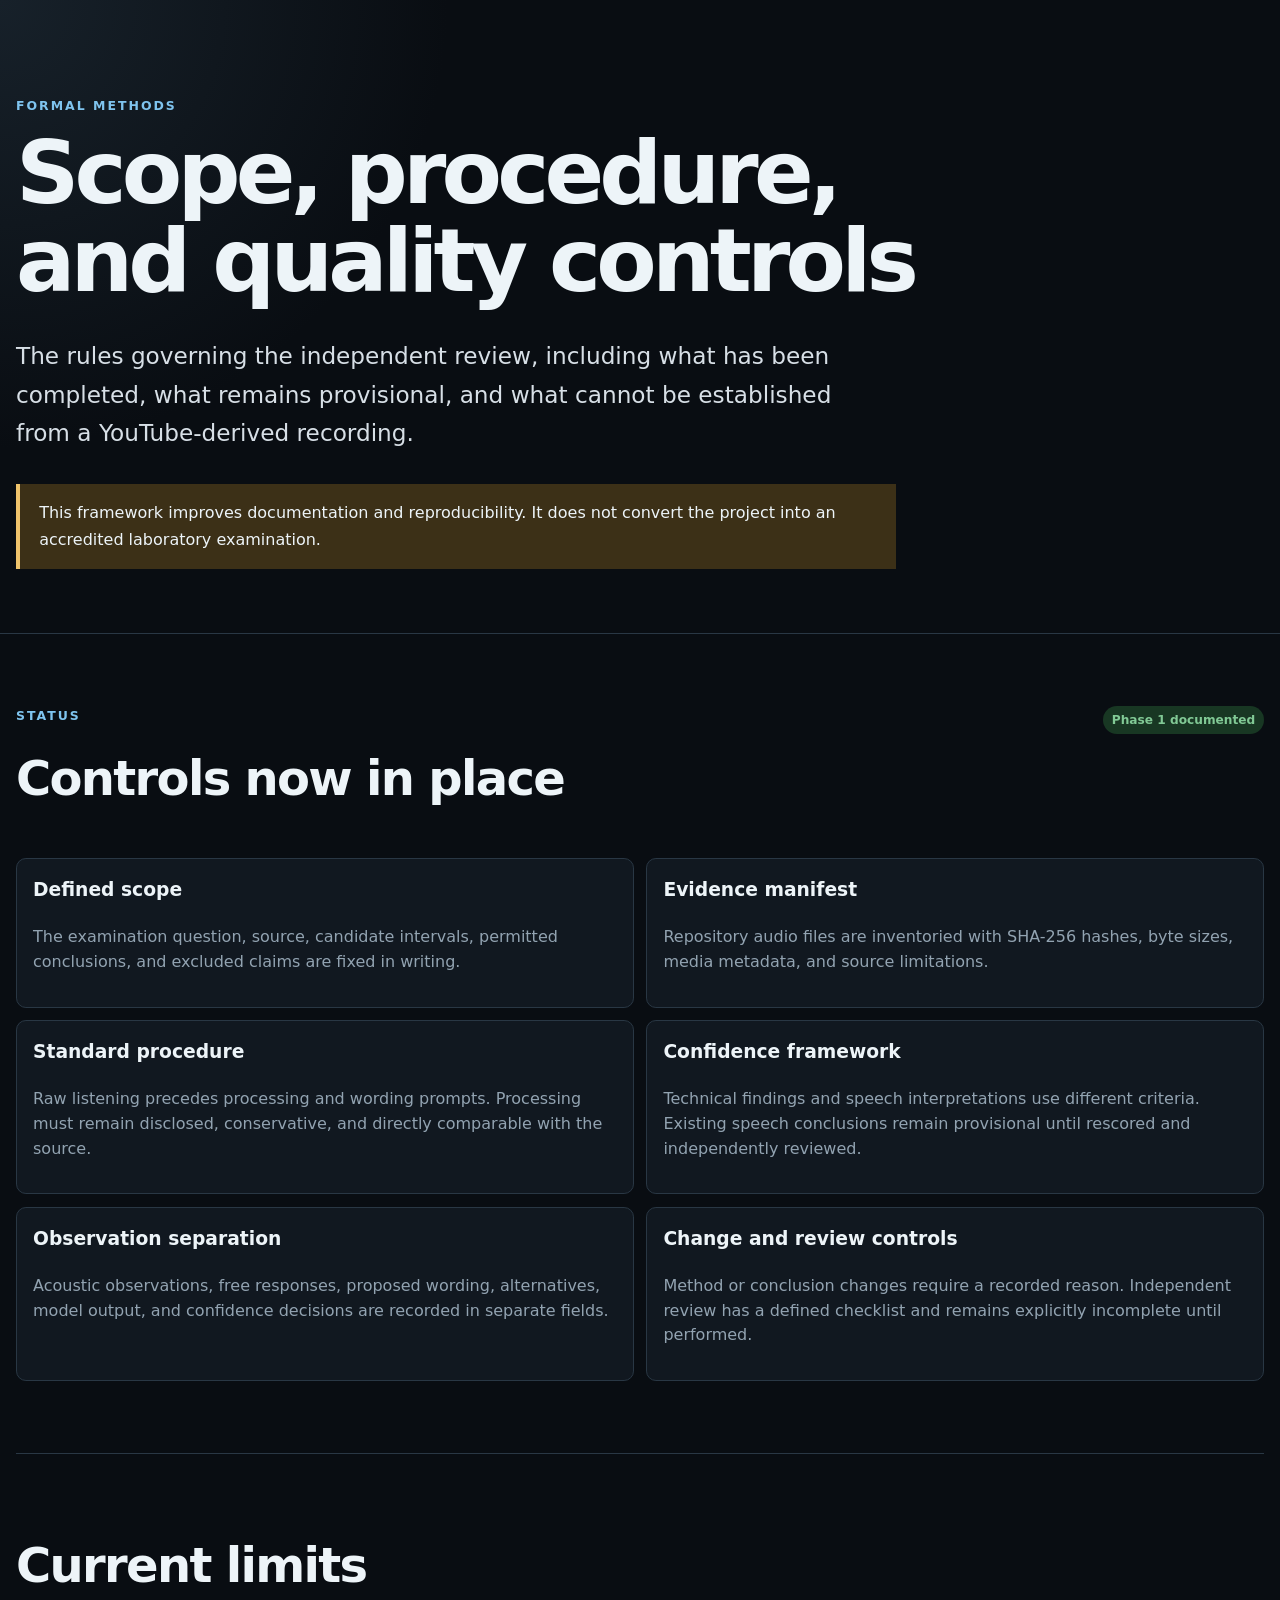
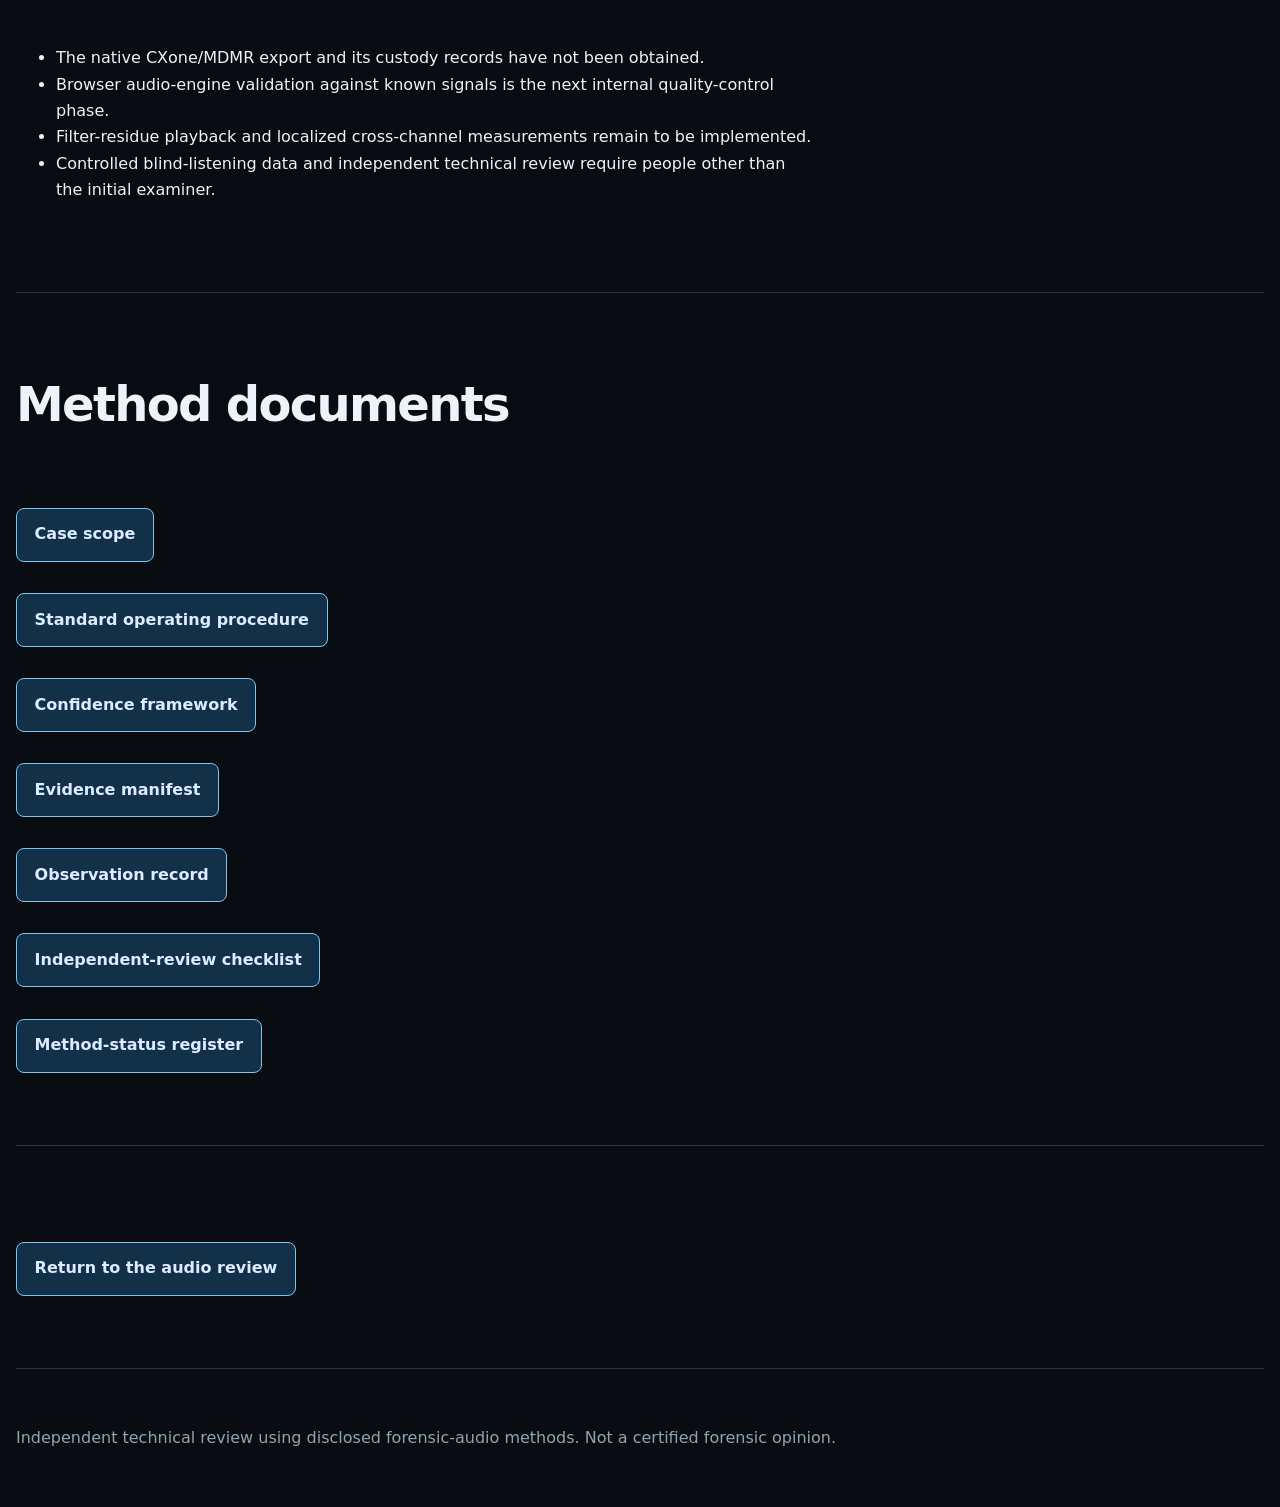
==== methods.html @ e62230ee "Add formal audio-review methods and quality controls" ====
<!doctype html>
<html lang="en">
<head>
    <meta charset="utf-8">
    <meta name="viewport" content="width=device-width, initial-scale=1">
    <meta
        name="description"
        content="Formal scope, procedures, confidence rules, quality controls, and limitations for the Nolan Wells Sea Tow call audio review."
    >
    <title>Formal Methods and Quality Controls</title>
    <link rel="stylesheet" href="./styles.css">
    <style>
        .methods-grid {
            display: grid;
            grid-template-columns: repeat(2, minmax(0, 1fr));
            gap: 0.8rem;
        }

        .methods-card {
            padding: 1rem;
            border: 1px solid var(--border);
            border-radius: 0.62rem;
            background: var(--surface);
        }

        .methods-card h3 {
            margin-top: 0;
        }

        .methods-card p,
        .methods-card li {
            color: var(--muted);
            line-height: 1.55;
        }

        .methods-links {
            display: grid;
            gap: 0.45rem;
        }

        .methods-links a {
            width: fit-content;
        }

        @media (max-width: 760px) {
            .methods-grid {
                grid-template-columns: 1fr;
            }
        }
    </style>
</head>
<body>
<header class="hero">
    <div class="container">
        <p class="eyebrow">Formal methods</p>
        <h1>Scope, procedure, and quality controls</h1>
        <p class="lead">
            The rules governing the independent review, including what has
            been completed, what remains provisional, and what cannot be
            established from a YouTube-derived recording.
        </p>
        <div class="notice">
            This framework improves documentation and reproducibility. It does
            not convert the project into an accredited laboratory examination.
        </div>
    </div>
</header>

<main>
<section class="container section">
    <div class="section-heading">
        <div>
            <p class="eyebrow">Status</p>
            <h2>Controls now in place</h2>
        </div>
        <span class="status high">Phase 1 documented</span>
    </div>

    <div class="methods-grid">
        <article class="methods-card">
            <h3>Defined scope</h3>
            <p>
                The examination question, source, candidate intervals,
                permitted conclusions, and excluded claims are fixed in
                writing.
            </p>
        </article>

        <article class="methods-card">
            <h3>Evidence manifest</h3>
            <p>
                Repository audio files are inventoried with SHA-256 hashes,
                byte sizes, media metadata, and source limitations.
            </p>
        </article>

        <article class="methods-card">
            <h3>Standard procedure</h3>
            <p>
                Raw listening precedes processing and wording prompts.
                Processing must remain disclosed, conservative, and directly
                comparable with the source.
            </p>
        </article>

        <article class="methods-card">
            <h3>Confidence framework</h3>
            <p>
                Technical findings and speech interpretations use different
                criteria. Existing speech conclusions remain provisional until
                rescored and independently reviewed.
            </p>
        </article>

        <article class="methods-card">
            <h3>Observation separation</h3>
            <p>
                Acoustic observations, free responses, proposed wording,
                alternatives, model output, and confidence decisions are
                recorded in separate fields.
            </p>
        </article>

        <article class="methods-card">
            <h3>Change and review controls</h3>
            <p>
                Method or conclusion changes require a recorded reason.
                Independent review has a defined checklist and remains
                explicitly incomplete until performed.
            </p>
        </article>
    </div>
</section>

<section class="container section">
    <h2>Current limits</h2>

    <ul class="limitations">
        <li>
            The native CXone/MDMR export and its custody records have not been
            obtained.
        </li>
        <li>
            Browser audio-engine validation against known signals is the next
            internal quality-control phase.
        </li>
        <li>
            Filter-residue playback and localized cross-channel measurements
            remain to be implemented.
        </li>
        <li>
            Controlled blind-listening data and independent technical review
            require people other than the initial examiner.
        </li>
    </ul>
</section>

<section class="container section repository">
    <h2>Method documents</h2>

    <div class="methods-links">
        <a class="primary-link" href="./forensic-methods/CASE-SCOPE.md">
            Case scope
        </a>
        <a class="primary-link" href="./forensic-methods/SOP.md">
            Standard operating procedure
        </a>
        <a class="primary-link" href="./forensic-methods/CONFIDENCE-FRAMEWORK.md">
            Confidence framework
        </a>
        <a class="primary-link" href="./forensic-methods/EVIDENCE-MANIFEST.json">
            Evidence manifest
        </a>
        <a class="primary-link" href="./forensic-methods/OBSERVATION-RECORD.csv">
            Observation record
        </a>
        <a class="primary-link" href="./forensic-methods/INDEPENDENT-REVIEW-CHECKLIST.md">
            Independent-review checklist
        </a>
        <a class="primary-link" href="./forensic-methods/METHOD-STATUS.json">
            Method-status register
        </a>
    </div>
</section>

<section class="container section">
    <a class="primary-link" href="./">
        Return to the audio review
    </a>
</section>
</main>

<footer>
    <div class="container">
        <p>
            Independent technical review using disclosed forensic-audio
            methods. Not a certified forensic opinion.
        </p>
    </div>
</footer>
</body>
</html>
---- styles.css ----
:root {
    color-scheme: dark;
    --background: #101316;
    --surface: #181d22;
    --surface-2: #20262d;
    --surface-3: #252d35;
    --border: #303943;
    --text: #edf1f5;
    --muted: #aab4be;
    --blue: #72a7d8;
    --blue-dark: #183149;
    --amber: #e7bd62;
    --amber-dark: #423517;
    --red: #df7b7b;
    --red-dark: #452323;
    --green: #81c995;
    --green-dark: #183723;
    --max-width: 1120px;
}

* {
    box-sizing: border-box;
}

html {
    scroll-behavior: smooth;
}

body {
    margin: 0;
    background:
        radial-gradient(circle at top left, #17212a 0, transparent 28rem),
        var(--background);
    color: var(--text);
    font-family:
        Inter, ui-sans-serif, system-ui, -apple-system, BlinkMacSystemFont,
        "Segoe UI", sans-serif;
    line-height: 1.65;
}

button,
input,
select {
    font: inherit;
}

button,
audio,
input[type="range"] {
    accent-color: var(--blue);
}

button:disabled,
input:disabled,
select:disabled {
    cursor: not-allowed;
    opacity: 0.55;
}

audio {
    width: 100%;
}

a {
    color: #9bc5eb;
}

.container {
    width: min(calc(100% - 2rem), var(--max-width));
    margin-inline: auto;
}

.hero {
    padding: 6rem 0 4rem;
    border-bottom: 1px solid var(--border);
}

.hero h1 {
    max-width: 900px;
    margin: 0;
    font-size: clamp(2.5rem, 7vw, 5.5rem);
    line-height: 1;
    letter-spacing: -0.055em;
}

.lead {
    max-width: 820px;
    margin: 2rem 0;
    color: #d7dfe6;
    font-size: clamp(1.1rem, 2.4vw, 1.45rem);
}

.eyebrow {
    margin: 0 0 0.8rem;
    color: var(--blue);
    font-size: 0.78rem;
    font-weight: 800;
    letter-spacing: 0.16em;
    text-transform: uppercase;
}

.section {
    padding: 4.5rem 0;
    border-bottom: 1px solid var(--border);
}

.section h2 {
    margin-top: 0;
    font-size: clamp(1.8rem, 4vw, 3rem);
    letter-spacing: -0.035em;
}

.section-heading {
    display: flex;
    align-items: start;
    justify-content: space-between;
    gap: 1.5rem;
}

.cards,
.audio-grid,
.two-column {
    display: grid;
    grid-template-columns: repeat(3, minmax(0, 1fr));
    gap: 1rem;
}

.two-column {
    grid-template-columns: repeat(2, minmax(0, 1fr));
}

.card,
.audio-card,
.finding-block,
.selection-panel,
.zoom-panel,
.fallback-player {
    padding: 1.5rem;
    border: 1px solid var(--border);
    border-radius: 0.8rem;
    background: var(--surface);
}

.card h3,
.audio-card h3 {
    margin: 1rem 0 0.5rem;
}

.audio-card p {
    color: var(--muted);
    font-size: 0.9rem;
}

.diagnostic {
    border-color: #6f5c30;
}

.status {
    display: inline-block;
    padding: 0.25rem 0.55rem;
    border-radius: 999px;
    font-size: 0.76rem;
    font-weight: 800;
    white-space: nowrap;
}

.status.high {
    color: var(--green);
    background: var(--green-dark);
}

.status.moderate {
    color: var(--amber);
    background: var(--amber-dark);
}

.status.uncertain {
    color: #f1d7a2;
    background: #3a311f;
}

.status.unsupported {
    color: var(--red);
    background: var(--red-dark);
}

.notice {
    max-width: 880px;
    padding: 1rem 1.2rem;
    border-left: 4px solid var(--amber);
    background: var(--amber-dark);
}

.lab-intro {
    max-width: 900px;
}

.channel-legend {
    display: flex;
    flex-wrap: wrap;
    gap: 1.25rem;
    margin: 1.5rem 0 0.8rem;
    color: var(--muted);
    font-size: 0.92rem;
}

.channel-legend span {
    display: inline-flex;
    align-items: center;
    gap: 0.5rem;
}

.channel-legend i {
    display: inline-block;
    width: 1rem;
    height: 1rem;
    border-radius: 0.2rem;
}

.channel-one {
    background: #78a9d1;
}

.channel-two {
    background: #d8aa5d;
}

.wave-shell {
    position: relative;
    min-height: 285px;
    padding: 1rem;
    overflow: hidden;
    border: 1px solid var(--border);
    border-radius: 0.8rem;
    background: #0c0f12;
}

.wave-status {
    position: absolute;
    z-index: 5;
    inset: 0;
    display: grid;
    place-items: center;
    padding: 1rem;
    background: rgba(12, 15, 18, 0.86);
    color: var(--muted);
    text-align: center;
}

.wave-status.ready {
    display: none;
}

#waveform {
    min-height: 230px;
}

#waveform ::part(region) {
    border-left: 1px solid rgba(255, 219, 133, 0.9);
    border-right: 1px solid rgba(255, 219, 133, 0.9);
}

#waveform ::part(region-handle) {
    width: 5px !important;
    background: rgba(255, 219, 133, 0.95);
}

#timeline {
    min-height: 28px;
}

.transport,
.selection-controls,
.zoom-panel,
.bookmarks {
    display: flex;
    flex-wrap: wrap;
    align-items: end;
    gap: 0.75rem;
}

.transport {
    margin: 1rem 0;
}

.transport button,
.selection-controls button,
.zoom-panel button,
.bookmark,
.open-full-selection {
    min-height: 2.65rem;
    padding: 0.55rem 0.9rem;
    border: 1px solid var(--border);
    border-radius: 0.5rem;
    background: var(--surface-2);
    color: var(--text);
    cursor: pointer;
}

.transport button:hover:not(:disabled),
.selection-controls button:hover:not(:disabled),
.zoom-panel button:hover:not(:disabled),
.bookmark:hover:not(:disabled),
.open-full-selection:hover {
    border-color: var(--blue);
    background: var(--blue-dark);
}

.transport output {
    margin-left: auto;
    padding: 0.55rem 0;
    color: var(--muted);
    font-variant-numeric: tabular-nums;
}

.compact-field,
.selection-controls label {
    display: grid;
    gap: 0.3rem;
    color: var(--muted);
    font-size: 0.84rem;
}

.compact-field select,
.selection-controls input {
    min-height: 2.65rem;
    padding: 0.45rem 0.6rem;
    border: 1px solid var(--border);
    border-radius: 0.4rem;
    background: #10151a;
    color: var(--text);
}

.selection-panel {
    margin-top: 1rem;
}

.selection-heading {
    display: flex;
    align-items: start;
    justify-content: space-between;
    gap: 1rem;
    margin-bottom: 1rem;
}

.selection-heading h3,
.selection-heading p {
    margin-top: 0;
}

.selection-heading p {
    margin-bottom: 0;
    color: var(--muted);
}

.selection-heading output {
    color: var(--amber);
    font-variant-numeric: tabular-nums;
}

.loop-control {
    display: flex !important;
    grid-template-columns: auto 1fr;
    align-items: center;
    align-self: center;
    gap: 0.5rem !important;
    padding: 0.55rem 0.8rem;
    border: 1px solid var(--border);
    border-radius: 0.5rem;
    background: #10151a;
}

.zoom-panel {
    margin-top: 1rem;
}

.zoom-panel > label {
    display: grid;
    flex: 1 1 340px;
    gap: 0.35rem;
    color: var(--muted);
    font-size: 0.84rem;
}

.zoom-panel output {
    min-width: 90px;
    color: var(--muted);
    font-variant-numeric: tabular-nums;
}

.bookmarks {
    margin-top: 1rem;
}

.bookmarks > span {
    color: var(--muted);
    font-size: 0.9rem;
}

.fallback-player {
    margin-top: 1rem;
}

.fallback-player summary {
    cursor: pointer;
    font-weight: 700;
}

.fallback-player audio {
    margin-top: 1rem;
}

.technical-note {
    font-size: 0.86rem;
}

.source-chain {
    display: flex;
    flex-wrap: wrap;
    align-items: center;
    gap: 0.7rem;
}

.source-chain div {
    padding: 0.75rem 1rem;
    border: 1px solid var(--border);
    border-radius: 0.5rem;
    background: var(--surface);
}

.source-chain span {
    color: var(--blue);
    font-size: 1.4rem;
}

.muted {
    color: var(--muted);
}

.reveal-button,
.primary-link {
    display: inline-block;
    margin-top: 1.5rem;
    padding: 0.8rem 1.1rem;
    border: 1px solid var(--blue);
    border-radius: 0.5rem;
    background: var(--blue-dark);
    color: #dcecff;
    font: inherit;
    font-weight: 750;
    text-decoration: none;
    cursor: pointer;
}

.open-full-selection {
    margin: 0 0 1rem;
}

.reveal-button:hover,
.primary-link:hover {
    background: #214361;
}

.transcript {
    max-width: 760px;
    margin-top: 1rem;
    padding: 1.2rem;
    border: 1px solid var(--amber);
    border-radius: 0.6rem;
    background: var(--amber-dark);
    font-size: 1.1rem;
}

.large-finding {
    margin-top: 0;
    font-size: clamp(1.4rem, 3vw, 2rem);
    font-weight: 750;
}

.table-wrap {
    overflow-x: auto;
}

table {
    width: 100%;
    border-collapse: collapse;
    background: var(--surface);
}

th,
td {
    padding: 1rem;
    border-bottom: 1px solid var(--border);
    text-align: left;
}

th {
    color: var(--muted);
    font-size: 0.8rem;
    letter-spacing: 0.08em;
    text-transform: uppercase;
}

.method-list,
.limitations {
    max-width: 800px;
}

footer {
    padding: 2.5rem 0;
    color: var(--muted);
}

@media (max-width: 800px) {
    .cards,
    .audio-grid,
    .two-column {
        grid-template-columns: 1fr;
    }

    .section-heading,
    .selection-heading {
        display: block;
    }

    .section-heading .status,
    .selection-heading output {
        margin-bottom: 1rem;
    }

    .transport output {
        width: 100%;
        margin-left: 0;
    }

    .hero {
        padding-top: 4rem;
    }

    .wave-shell {
        padding-inline: 0.5rem;
    }
}

/* Forensic listening laboratory */

.forensic-panel {
    margin: 1rem 0;
    padding: 1.25rem;
    border: 1px solid var(--border);
    border-radius: 0.8rem;
    background: linear-gradient(180deg, var(--surface), #14191e);
}

.forensic-panel h3 {
    margin: 0;
    font-size: 1.25rem;
}

.forensic-panel-heading {
    display: flex;
    align-items: start;
    justify-content: space-between;
    gap: 1rem;
    margin-bottom: 1rem;
}

.forensic-panel-heading .eyebrow {
    margin-bottom: 0.25rem;
}

.panel-description,
.compact-note {
    margin-top: 0;
}

.processing-state {
    display: inline-block;
    padding: 0.35rem 0.65rem;
    border: 1px solid var(--border);
    border-radius: 999px;
    background: #10151a;
    color: var(--muted);
    font-size: 0.78rem;
    font-variant-numeric: tabular-nums;
    white-space: nowrap;
}

.processing-state.active {
    border-color: var(--amber);
    color: var(--amber);
    background: var(--amber-dark);
}

.control-grid {
    display: grid;
    grid-template-columns: repeat(4, minmax(0, 1fr));
    gap: 1rem;
}

.channel-control-grid {
    grid-template-columns: repeat(2, minmax(0, 1fr));
}

.control-grid > label,
.filter-grid label,
.export-grid label,
.inline-control {
    display: grid;
    gap: 0.35rem;
    color: var(--muted);
    font-size: 0.84rem;
}

.control-grid select,
.export-grid select,
.inline-control select {
    min-height: 2.65rem;
    padding: 0.45rem 0.6rem;
    border: 1px solid var(--border);
    border-radius: 0.45rem;
    background: #10151a;
    color: var(--text);
}

.range-row {
    display: grid;
    grid-template-columns: minmax(120px, 1fr) 84px;
    align-items: center;
    gap: 0.7rem;
}

.range-row output {
    color: var(--text);
    font-size: 0.8rem;
    font-variant-numeric: tabular-nums;
    text-align: right;
}

.button-row,
.export-grid {
    display: flex;
    flex-wrap: wrap;
    align-items: end;
    gap: 0.75rem;
    margin-top: 1rem;
}

.button-row button,
.export-grid button {
    min-height: 2.65rem;
    padding: 0.55rem 0.9rem;
    border: 1px solid var(--border);
    border-radius: 0.5rem;
    background: var(--surface-2);
    color: var(--text);
    cursor: pointer;
}

.button-row button:hover:not(:disabled),
.export-grid button:hover:not(:disabled) {
    border-color: var(--blue);
    background: var(--blue-dark);
}

.warning-strip {
    margin-top: 1rem;
    padding: 0.8rem 1rem;
    border-left: 3px solid var(--amber);
    background: rgba(66, 53, 23, 0.55);
    color: #e9dfc8;
    font-size: 0.88rem;
}

.processing-panel > summary {
    display: flex;
    align-items: center;
    justify-content: space-between;
    gap: 1rem;
    cursor: pointer;
    list-style: none;
}

.processing-panel > summary::-webkit-details-marker {
    display: none;
}

.processing-panel > summary span {
    display: grid;
}

.processing-panel > summary small {
    color: var(--muted);
    font-weight: 400;
}

.processing-content {
    padding-top: 1.25rem;
}

.checkbox-control {
    display: flex !important;
    grid-template-columns: auto 1fr;
    align-items: center;
    gap: 0.55rem !important;
}

.filter-grid {
    display: grid;
    grid-template-columns: repeat(2, minmax(0, 1fr));
    gap: 1rem;
    margin-top: 1rem;
}

.filter-grid fieldset {
    display: grid;
    gap: 0.8rem;
    margin: 0;
    padding: 1rem;
    border: 1px solid var(--border);
    border-radius: 0.65rem;
    background: #10151a;
}

.filter-grid legend {
    padding: 0 0.4rem;
    color: var(--text);
}

#spectrum-canvas {
    display: block;
    width: 100%;
    height: 220px;
    border: 1px solid var(--border);
    border-radius: 0.55rem;
    background: #090c0f;
}

.selection-analysis-panel table th,
.selection-analysis-panel table td {
    font-variant-numeric: tabular-nums;
    white-space: nowrap;
}

.export-grid > label {
    min-width: 220px;
}

.hash-output {
    display: block;
    margin-top: 1rem;
    padding: 0.8rem;
    overflow-wrap: anywhere;
    border: 1px solid var(--border);
    border-radius: 0.5rem;
    background: #10151a;
    color: var(--muted);
    font-family: ui-monospace, SFMono-Regular, Consolas, monospace;
    font-size: 0.78rem;
}

@media (max-width: 900px) {
    .control-grid,
    .channel-control-grid,
    .filter-grid {
        grid-template-columns: 1fr;
    }

    .forensic-panel-heading {
        display: block;
    }

    .forensic-panel-heading .processing-state {
        margin-top: 0.75rem;
    }

    .processing-panel > summary {
        align-items: start;
    }
}


/* machine-hypotheses-v1 */
.hypothesis-warning { margin-bottom: 1.25rem; }
.hypothesis-principles {
    display: grid;
    grid-template-columns: repeat(3, minmax(0, 1fr));
    gap: 1rem;
    margin: 1.25rem 0;
}
.hypothesis-principles > div {
    display: grid;
    gap: 0.35rem;
    padding: 1rem;
    border: 1px solid var(--border);
    border-radius: 0.65rem;
    background: var(--surface);
}
.hypothesis-principles span { color: var(--muted); font-size: 0.88rem; }
.hypothesis-toolbar {
    display: grid;
    grid-template-columns: minmax(260px, 1fr) 260px auto auto auto;
    align-items: end;
    gap: 0.75rem;
    margin: 1.25rem 0;
}
.hypothesis-toolbar > label:not(.checkbox-control) {
    display: grid;
    gap: 0.35rem;
    color: var(--muted);
    font-size: 0.84rem;
}
.hypothesis-toolbar input[type="search"],
.hypothesis-toolbar select {
    min-height: 2.65rem;
    padding: 0.45rem 0.65rem;
    border: 1px solid var(--border);
    border-radius: 0.45rem;
    background: #10151a;
    color: var(--text);
}
.hypothesis-toolbar button {
    min-height: 2.65rem;
    padding: 0.55rem 0.9rem;
    border: 1px solid var(--border);
    border-radius: 0.5rem;
    background: var(--surface-2);
    color: var(--text);
    cursor: pointer;
}
.hypothesis-checkbox {
    min-height: 2.65rem;
    padding: 0.5rem 0.75rem;
    border: 1px solid var(--border);
    border-radius: 0.5rem;
    background: #10151a;
    color: var(--muted);
}
.hypothesis-load-status {
    padding: 1rem;
    border: 1px dashed var(--border);
    border-radius: 0.65rem;
    color: var(--muted);
    background: #10151a;
}
.hypothesis-run-summary {
    display: grid;
    grid-template-columns: repeat(4, minmax(0, 1fr));
    gap: 0.75rem;
    margin: 1rem 0;
}
.hypothesis-run-summary > div {
    padding: 0.85rem;
    border: 1px solid var(--border);
    border-radius: 0.55rem;
    background: var(--surface);
}
.hypothesis-run-summary strong,
.hypothesis-run-summary span { display: block; }
.hypothesis-run-summary span {
    margin-top: 0.25rem;
    color: var(--muted);
    font-size: 0.82rem;
    overflow-wrap: anywhere;
}
.hypothesis-segments { display: grid; gap: 0.8rem; }
.hypothesis-segment {
    border: 1px solid var(--border);
    border-radius: 0.7rem;
    background: var(--surface);
}
.hypothesis-segment[hidden] { display: none; }
.hypothesis-segment > summary {
    display: grid;
    grid-template-columns: auto minmax(0, 1fr) auto;
    align-items: start;
    gap: 1rem;
    padding: 1rem;
    cursor: pointer;
    list-style: none;
}
.hypothesis-segment > summary::-webkit-details-marker { display: none; }
.hypothesis-time-button {
    padding: 0.4rem 0.6rem;
    border: 1px solid var(--blue);
    border-radius: 0.45rem;
    background: var(--blue-dark);
    color: #dcecff;
    font-variant-numeric: tabular-nums;
    cursor: pointer;
}
.hypothesis-best-text { display: grid; gap: 0.3rem; }
.hypothesis-best-text strong { font-size: 1.05rem; }
.hypothesis-best-text span { color: var(--muted); font-size: 0.82rem; }
.agreement-badge {
    padding: 0.3rem 0.55rem;
    border: 1px solid var(--border);
    border-radius: 999px;
    color: var(--muted);
    font-size: 0.76rem;
    white-space: nowrap;
}
.agreement-badge.strong { border-color: #396c49; color: var(--green); background: var(--green-dark); }
.agreement-badge.mixed { border-color: #806728; color: var(--amber); background: var(--amber-dark); }
.agreement-badge.disagreement { border-color: #824444; color: var(--red); background: var(--red-dark); }
.hypothesis-body { display: grid; gap: 1rem; padding: 0 1rem 1rem; }
.hypothesis-subsection {
    padding: 1rem;
    border: 1px solid var(--border);
    border-radius: 0.6rem;
    background: #11161b;
}
.hypothesis-subsection h3 { margin-top: 0; font-size: 1rem; }
.hypothesis-list { display: grid; gap: 0.65rem; margin: 0; padding: 0; list-style: none; }
.hypothesis-list li {
    padding: 0.7rem;
    border: 1px solid var(--border);
    border-radius: 0.45rem;
    background: #0d1115;
}
.hypothesis-list code { white-space: normal; overflow-wrap: anywhere; }
.hypothesis-source-line { display: block; margin-top: 0.25rem; color: var(--muted); font-size: 0.78rem; }
.word-slot-table td:first-child { font-variant-numeric: tabular-nums; }
.word-alternative {
    display: inline-block;
    margin: 0.12rem 0.25rem 0.12rem 0;
    padding: 0.16rem 0.35rem;
    border: 1px solid var(--border);
    border-radius: 0.35rem;
    background: var(--surface-2);
}
.hypothesis-provenance {
    margin-top: 1.25rem;
    padding: 1rem;
    border: 1px solid var(--border);
    border-radius: 0.65rem;
    background: var(--surface);
}
.hypothesis-provenance summary { cursor: pointer; font-weight: 700; }
.hypothesis-provenance pre {
    max-height: 38rem;
    overflow: auto;
    padding: 1rem;
    border-radius: 0.5rem;
    background: #090c0f;
    color: #cdd7df;
    font-size: 0.75rem;
    white-space: pre-wrap;
    overflow-wrap: anywhere;
}
@media (max-width: 1000px) {
    .hypothesis-toolbar, .hypothesis-run-summary { grid-template-columns: 1fr 1fr; }
    .hypothesis-principles { grid-template-columns: 1fr; }
}
@media (max-width: 650px) {
    .hypothesis-toolbar, .hypothesis-run-summary { grid-template-columns: 1fr; }
    .hypothesis-segment > summary { grid-template-columns: 1fr; }
}

/* visual-refresh-v1 */
:root {
    --background: #090d12;
    --surface: #111820;
    --surface-2: #18212b;
    --surface-3: #202c38;
    --border: #293744;
    --text: #edf4f8;
    --muted: #92a3b1;
    --blue: #7fc4ef;
    --blue-dark: #123149;
    --amber: #efc36b;
    --amber-dark: #3c3017;
    --max-width: 1380px;
}

html { scroll-padding-top: 5rem; }

body.visual-refresh {
    background:
        radial-gradient(circle at 12% -8%, rgba(47,109,148,.24), transparent 31rem),
        radial-gradient(circle at 88% 12%, rgba(132,91,28,.12), transparent 28rem),
        linear-gradient(rgba(255,255,255,.018) 1px, transparent 1px),
        linear-gradient(90deg, rgba(255,255,255,.018) 1px, transparent 1px),
        var(--background);
    background-size: auto, auto, 34px 34px, 34px 34px, auto;
    line-height: 1.58;
}

.visual-refresh .container { width: min(calc(100% - 2.25rem), var(--max-width)); }

.visual-refresh .hero {
    padding: 3rem 0 2.25rem;
    border-bottom: 1px solid rgba(127,196,239,.2);
    background: linear-gradient(120deg, rgba(12,23,33,.96), rgba(10,14,19,.84));
}

.visual-refresh .hero h1 {
    font-size: clamp(2.35rem, 6vw, 4.7rem);
    line-height: .98;
}

.visual-refresh .lead {
    max-width: 780px;
    margin: 1.15rem 0;
    font-size: clamp(1rem, 2vw, 1.22rem);
}

.visual-refresh .hero .notice {
    max-width: 840px;
    padding: .8rem 1rem;
    border: 1px solid rgba(239,195,107,.28);
    border-left: 3px solid var(--amber);
    border-radius: .55rem;
    background: rgba(60,48,23,.6);
    font-size: .88rem;
}

.hero-actions,
.hero-metrics,
.site-section-nav-inner,
.lab-tab-list {
    display: flex;
    gap: .55rem;
}

.hero-actions { flex-wrap: wrap; margin-top: 1rem; }

.hero-action {
    padding: .58rem .9rem;
    border: 1px solid var(--border);
    border-radius: .55rem;
    background: rgba(17,24,32,.78);
    color: var(--text);
    font-size: .86rem;
    font-weight: 750;
    text-decoration: none;
}

.hero-action.primary {
    border-color: rgba(127,196,239,.65);
    background: linear-gradient(#1a4564, #123149);
}

.hero-metrics {
    display: grid;
    grid-template-columns: repeat(4, minmax(0,1fr));
    max-width: 1000px;
    margin-top: 1rem;
}

.hero-metric {
    padding: .75rem .85rem;
    border: 1px solid rgba(127,196,239,.16);
    border-radius: .6rem;
    background: rgba(14,21,28,.76);
}

.hero-metric strong,
.hero-metric span { display: block; }
.hero-metric span { margin-top: .15rem; color: var(--muted); font-size: .74rem; }

.site-section-nav {
    position: sticky;
    z-index: 80;
    top: 0;
    border-bottom: 1px solid rgba(127,196,239,.16);
    background: rgba(9,13,18,.88);
    backdrop-filter: blur(16px);
}

.site-section-nav-inner {
    align-items: center;
    min-height: 3.55rem;
    overflow-x: auto;
}

.site-nav-brand {
    margin-right: .3rem;
    font-size: .75rem;
    font-weight: 850;
    letter-spacing: .08em;
    text-transform: uppercase;
    white-space: nowrap;
}

.site-nav-link,
.site-nav-control {
    flex: 0 0 auto;
    padding: .42rem .68rem;
    border: 1px solid transparent;
    border-radius: .45rem;
    background: transparent;
    color: var(--muted);
    font: inherit;
    font-size: .77rem;
    font-weight: 700;
    text-decoration: none;
    white-space: nowrap;
    cursor: pointer;
}

.site-nav-link:hover,
.site-nav-link.active,
.site-nav-control:hover {
    border-color: var(--border);
    background: var(--surface-2);
    color: var(--text);
}

.site-nav-link.active { color: var(--blue); }
.site-nav-spacer { flex: 1 0 1rem; }

.visual-refresh main { padding: 1.25rem 0 3rem; }

.visual-refresh .section {
    width: min(calc(100% - 2.25rem), var(--max-width));
    margin: 0 auto 1rem;
    padding: 1.3rem;
    border: 1px solid var(--border);
    border-radius: .9rem;
    background: linear-gradient(180deg, rgba(20,29,38,.96), rgba(14,20,27,.96));
    box-shadow: 0 16px 48px rgba(0,0,0,.22);
    scroll-margin-top: 5rem;
}

.visual-refresh .section.full-recording { border-color: rgba(127,196,239,.3); }
.visual-refresh .section h2 { margin-bottom: 0; font-size: clamp(1.45rem,3vw,2.25rem); }
.visual-refresh .section-heading { align-items: center; margin-bottom: .7rem; }

.compact-section-heading {
    display: flex;
    align-items: center;
    justify-content: space-between;
    gap: 1rem;
    margin-bottom: .65rem;
}

.compact-section-heading h2 { margin: 0; }

.section-collapse-button {
    flex: 0 0 auto;
    padding: .45rem .7rem;
    border: 1px solid var(--border);
    border-radius: .45rem;
    background: var(--surface-2);
    color: var(--muted);
    font: inherit;
    font-size: .77rem;
    font-weight: 750;
    cursor: pointer;
}

.compactable-section.is-collapsed { padding-block: .85rem; }
.compactable-section.is-collapsed .section-heading,
.compactable-section.is-collapsed .compact-section-heading { margin-bottom: 0; }
.compactable-section.is-collapsed .section-body { display: none; }

.lab-intro { margin: .45rem 0 .9rem; color: var(--muted); font-size: .9rem; }
.lab-workspace { margin-top: .9rem; }

.lab-tab-list {
    position: sticky;
    z-index: 45;
    top: 3.8rem;
    padding: .5rem;
    overflow-x: auto;
    border: 1px solid var(--border);
    border-radius: .7rem;
    background: rgba(11,16,22,.92);
    backdrop-filter: blur(14px);
}

.lab-tab-button {
    flex: 0 0 auto;
    padding: .48rem .78rem;
    border: 1px solid transparent;
    border-radius: .45rem;
    background: transparent;
    color: var(--muted);
    font: inherit;
    font-size: .81rem;
    font-weight: 760;
    cursor: pointer;
}

.lab-tab-button:hover,
.lab-tab-button.active {
    border-color: var(--border);
    background: var(--surface-2);
    color: var(--text);
}

.lab-tab-button.active { border-color: rgba(127,196,239,.55); color: var(--blue); }
.lab-tab-panel { padding-top: .8rem; }
.lab-tab-panel[hidden] { display: none; }
.lab-listen-grid, .lab-measure-grid { display: grid; gap: .8rem; }

.lab-enhance-grid {
    display: grid;
    grid-template-columns: minmax(300px,.8fr) minmax(420px,1.2fr);
    align-items: start;
    gap: .8rem;
}

.visual-refresh .forensic-panel,
.visual-refresh .selection-panel,
.visual-refresh .zoom-panel,
.visual-refresh .fallback-player { margin: 0; border-radius: .7rem; }

.visual-refresh .channel-panel { padding: 1rem; }
.visual-refresh .channel-panel .panel-description { color: var(--muted); font-size: .85rem; }
.visual-refresh .wave-shell { min-height: 275px; background: #080c10; }

.visual-refresh .transport {
    position: sticky;
    z-index: 38;
    bottom: .55rem;
    margin: 0;
    padding: .65rem;
    border: 1px solid var(--border);
    border-radius: .65rem;
    background: rgba(10,15,20,.93);
    box-shadow: 0 12px 32px rgba(0,0,0,.34);
    backdrop-filter: blur(14px);
}

.visual-refresh .selection-panel,
.visual-refresh .zoom-panel { padding: 1rem; }
.visual-refresh .spectrum-panel { position: sticky; top: 8rem; }
.visual-refresh #spectrum-canvas { height: 180px; }
.visual-refresh .filter-grid,
.visual-refresh .control-grid { grid-template-columns: repeat(2,minmax(0,1fr)); }
.visual-refresh .selection-analysis-panel { margin: 0; }

.visual-refresh table { border: 1px solid var(--border); background: #0e141a; }
.visual-refresh th,
.visual-refresh td { padding: .72rem .8rem; }

.visual-refresh .card,
.visual-refresh .audio-card,
.visual-refresh .finding-block { padding: 1rem; border-radius: .68rem; }

.visual-refresh .hypothesis-toolbar,
.visual-refresh .background-toolbar {
    position: sticky;
    z-index: 30;
    top: 3.8rem;
    margin: .8rem 0;
    padding: .65rem;
    border: 1px solid var(--border);
    border-radius: .65rem;
    background: rgba(10,15,20,.93);
    backdrop-filter: blur(14px);
}

.visual-refresh .hypothesis-segments,
.visual-refresh .background-candidates { gap: .5rem; }

.visual-refresh .hypothesis-segment > summary,
.visual-refresh .background-candidate > summary { padding: .75rem; }

.back-to-top {
    position: fixed;
    z-index: 90;
    right: 1rem;
    bottom: 1rem;
    display: grid;
    width: 2.7rem;
    height: 2.7rem;
    place-items: center;
    border: 1px solid var(--border);
    border-radius: 999px;
    background: rgba(17,24,32,.92);
    color: var(--text);
    text-decoration: none;
    opacity: 0;
    pointer-events: none;
    transform: translateY(8px);
    transition: .16s ease;
}

.back-to-top.visible { opacity: 1; pointer-events: auto; transform: none; }

@media (max-width: 1000px) {
    .hero-metrics { grid-template-columns: repeat(2,minmax(0,1fr)); }
    .lab-enhance-grid { grid-template-columns: 1fr; }
    .visual-refresh .spectrum-panel { position: static; }
}

@media (max-width: 720px) {
    .visual-refresh .container,
    .visual-refresh .section { width: min(calc(100% - 1rem), var(--max-width)); }
    .visual-refresh .hero { padding: 2.3rem 0 1.7rem; }
    .visual-refresh .section { padding: .9rem; border-radius: .72rem; }
    .site-nav-brand, .site-nav-control, .site-nav-spacer { display: none; }
    .visual-refresh .filter-grid,
    .visual-refresh .control-grid { grid-template-columns: 1fr; }
    .hero-actions { display: grid; grid-template-columns: 1fr; }
    .hero-action { text-align: center; }
}

@media (max-width: 430px) {
    .hero-metrics { grid-template-columns: 1fr; }
}
/* selection-spectrogram-v1 */

.spectrogram-panel {
    margin: 0;
}

.spectrogram-presets {
    display: flex;
    flex-wrap: wrap;
    align-items: center;
    gap: 0.65rem;
    margin: 1rem 0;
}

.spectrogram-presets button {
    min-height: 2.55rem;
    padding: 0.5rem 0.8rem;
    border: 1px solid var(--border);
    border-radius: 0.48rem;
    background: var(--surface-2);
    color: var(--text);
    cursor: pointer;
}

.spectrogram-presets button:first-child {
    border-color: rgba(127, 196, 239, 0.55);
    background: var(--blue-dark);
}

.spectrogram-control-grid {
    display: grid;
    grid-template-columns:
        repeat(3, minmax(0, 1fr));
    gap: 0.75rem;
    margin-bottom: 1rem;
}

.spectrogram-control-grid > label {
    display: grid;
    align-content: start;
    gap: 0.35rem;
    color: var(--muted);
    font-size: 0.82rem;
}

.spectrogram-control-grid select {
    min-height: 2.55rem;
    padding: 0.45rem 0.6rem;
    border: 1px solid var(--border);
    border-radius: 0.45rem;
    background: #0d141b;
    color: var(--text);
}

.spectrogram-canvas-shell {
    position: relative;
    min-height: 480px;
    overflow: hidden;
    border: 1px solid var(--border);
    border-radius: 0.7rem;
    background: #080c10;
}

#selection-spectrogram-canvas {
    display: block;
    width: 100%;
    height: 520px;
}

.spectrogram-placeholder {
    position: absolute;
    inset: 0;
    display: grid;
    place-items: center;
    padding: 2rem;
    color: var(--muted);
    text-align: center;
    pointer-events: none;
}

.spectrogram-placeholder[hidden] {
    display: none;
}

.spectrogram-summary {
    margin: 0.75rem 0;
    padding: 0.7rem 0.8rem;
    border: 1px solid var(--border);
    border-radius: 0.5rem;
    background: #0d141b;
    color: var(--muted);
    font-family:
        ui-monospace, SFMono-Regular, Consolas,
        monospace;
    font-size: 0.76rem;
    overflow-wrap: anywhere;
}

.spectrogram-tab-button {
    border-color: rgba(239, 195, 107, 0.28);
}

@media (max-width: 950px) {
    .spectrogram-control-grid {
        grid-template-columns:
            repeat(2, minmax(0, 1fr));
    }
}

@media (max-width: 620px) {
    .spectrogram-control-grid {
        grid-template-columns: 1fr;
    }

    .spectrogram-canvas-shell {
        min-height: 410px;
    }

    #selection-spectrogram-canvas {
        height: 440px;
    }
}

/* synthetic-reconstruction-tab-v1 */

.synthetic-reconstruction-tab-button {
    border-color: rgba(239, 143, 143, 0.34);
}

.synthetic-reconstruction-warning {
    margin-bottom: 1rem;
    border-color: rgba(239, 143, 143, 0.45);
    border-left-color: var(--red);
    background: rgba(61, 32, 37, 0.7);
}

.synthetic-request-grid {
    display: grid;
    grid-template-columns:
        repeat(3, minmax(140px, 0.55fr))
        repeat(2, minmax(180px, 1fr));
    align-items: end;
    gap: 0.7rem;
    margin-bottom: 0.7rem;
}

.synthetic-request-grid label {
    display: grid;
    gap: 0.35rem;
    color: var(--muted);
    font-size: 0.82rem;
}

.synthetic-request-grid input {
    min-height: 2.55rem;
    padding: 0.45rem 0.6rem;
    border: 1px solid var(--border);
    border-radius: 0.45rem;
    background: #0d141b;
    color: var(--text);
}

.synthetic-request-grid button,
.synthetic-request-actions button,
.synthetic-candidate-actions button {
    min-height: 2.55rem;
    padding: 0.5rem 0.75rem;
    border: 1px solid var(--border);
    border-radius: 0.48rem;
    background: var(--surface-2);
    color: var(--text);
    cursor: pointer;
}

.synthetic-request-actions {
    display: flex;
    flex-wrap: wrap;
    gap: 0.65rem;
    margin-bottom: 0.65rem;
}

#synthetic-copy-command {
    border-color: rgba(127, 196, 239, 0.6);
    background: var(--blue-dark);
}

.synthetic-result-status {
    margin: 1rem 0;
    padding: 0.8rem;
    border: 1px solid var(--border);
    border-radius: 0.55rem;
    background: #0d141b;
    color: var(--muted);
}

.synthetic-audio-comparisons {
    display: grid;
    grid-template-columns: repeat(2, minmax(0, 1fr));
    gap: 0.7rem;
    margin-bottom: 1rem;
}

.synthetic-audio-card {
    display: grid;
    gap: 0.35rem;
    padding: 0.75rem;
    border: 1px solid var(--border);
    border-radius: 0.55rem;
    background: #0d141b;
}

.synthetic-audio-card strong {
    text-transform: capitalize;
}

.synthetic-audio-card span {
    min-height: 2.5em;
    color: var(--muted);
    font-size: 0.77rem;
}

.synthetic-audio-card audio {
    width: 100%;
}

.synthetic-candidates {
    display: grid;
    gap: 0.75rem;
}

.synthetic-candidate-card {
    padding: 1rem;
    border: 1px solid var(--border);
    border-radius: 0.65rem;
    background:
        linear-gradient(
            180deg,
            rgba(21, 29, 38, 0.98),
            rgba(13, 19, 25, 0.98)
        );
}

.synthetic-candidate-header {
    display: flex;
    align-items: center;
    justify-content: space-between;
    gap: 0.75rem;
}

.synthetic-candidate-rank {
    color: var(--blue);
    font-size: 0.77rem;
    font-weight: 850;
    letter-spacing: 0.1em;
    text-transform: uppercase;
}

.synthetic-support-label {
    padding: 0.28rem 0.5rem;
    border: 1px solid rgba(239, 195, 107, 0.35);
    border-radius: 999px;
    background: var(--amber-dark);
    color: var(--amber);
    font-size: 0.72rem;
}

.synthetic-candidate-text {
    margin: 0.85rem 0;
    padding: 0.85rem;
    border-left: 3px solid var(--red);
    background: rgba(61, 32, 37, 0.34);
    font-size: clamp(1rem, 2vw, 1.25rem);
    line-height: 1.55;
}

.synthetic-candidate-stats {
    display: grid;
    grid-template-columns: repeat(3, minmax(0, 1fr));
    gap: 0.5rem;
    margin-bottom: 0.8rem;
}

.synthetic-candidate-stats > div {
    min-width: 0;
    padding: 0.6rem;
    border: 1px solid var(--border);
    border-radius: 0.45rem;
    background: #0d141b;
}

.synthetic-candidate-stats strong,
.synthetic-candidate-stats span {
    display: block;
}

.synthetic-candidate-stats strong {
    color: var(--muted);
    font-size: 0.68rem;
    letter-spacing: 0.06em;
    text-transform: uppercase;
}

.synthetic-candidate-stats span {
    margin-top: 0.2rem;
    font-size: 0.8rem;
    overflow-wrap: anywhere;
}

.synthetic-candidate-actions {
    display: flex;
    flex-wrap: wrap;
    gap: 0.55rem;
    margin-bottom: 0.7rem;
}

.synthetic-candidate-actions button:first-child {
    border-color: rgba(239, 143, 143, 0.55);
    background: var(--red-dark);
}

.synthetic-candidate-sources {
    padding: 0.7rem;
    border: 1px solid var(--border);
    border-radius: 0.5rem;
    background: #0b1015;
}

.synthetic-candidate-sources summary {
    cursor: pointer;
    color: var(--muted);
    font-size: 0.8rem;
    font-weight: 750;
}

.synthetic-candidate-sources ul {
    display: grid;
    gap: 0.55rem;
    margin: 0.7rem 0 0;
    padding: 0;
    list-style: none;
}

.synthetic-candidate-sources li {
    padding: 0.65rem;
    border: 1px solid var(--border);
    border-radius: 0.45rem;
    background: #0d141b;
}

.synthetic-candidate-sources strong,
.synthetic-candidate-sources span {
    display: block;
}

.synthetic-candidate-sources span {
    margin-top: 0.2rem;
    color: var(--muted);
    font-size: 0.73rem;
}

.synthetic-candidate-sources blockquote {
    margin: 0.55rem 0 0;
    padding-left: 0.65rem;
    border-left: 2px solid var(--border-strong);
    color: #dce6ed;
}

.synthetic-provenance {
    margin-top: 1rem;
    padding: 0.8rem;
    border: 1px solid var(--border);
    border-radius: 0.55rem;
    background: #0d141b;
}

.synthetic-provenance summary {
    cursor: pointer;
    font-weight: 750;
}

.synthetic-provenance pre {
    max-height: 38rem;
    overflow: auto;
    margin: 0.8rem 0 0;
    padding: 0.75rem;
    border-radius: 0.45rem;
    background: #070a0d;
    color: #cbd6de;
    font-size: 0.73rem;
    white-space: pre-wrap;
    overflow-wrap: anywhere;
}

.synthetic-empty {
    padding: 1rem;
    border: 1px dashed var(--border);
    border-radius: 0.55rem;
    color: var(--muted);
}

@media (max-width: 1050px) {
    .synthetic-request-grid {
        grid-template-columns: repeat(3, minmax(0, 1fr));
    }

    .synthetic-candidate-stats {
        grid-template-columns: repeat(2, minmax(0, 1fr));
    }
}

@media (max-width: 700px) {
    .synthetic-request-grid,
    .synthetic-candidate-stats,
    .synthetic-audio-comparisons {
        grid-template-columns: 1fr;
    }
}


/* synthetic-background-chatter-ui-v1 */

.synthetic-background-chatter {
    margin-top: 1.25rem;
    padding-top: 1.25rem;
    border-top: 1px solid var(--border);
}

.synthetic-background-heading {
    display: flex;
    justify-content: space-between;
    align-items: end;
    gap: 0.75rem;
    margin-bottom: 0.75rem;
}

.synthetic-background-heading h3 {
    margin: 0;
}

.synthetic-background-heading button,
.synthetic-background-toolbar select,
.synthetic-background-toolbar input {
    min-height: 2.5rem;
    padding: 0.45rem 0.65rem;
    border: 1px solid var(--border);
    border-radius: 0.45rem;
    background: var(--surface-2);
    color: var(--text);
}

.synthetic-background-warning {
    margin-bottom: 0.8rem;
    border-color: rgba(239, 195, 107, 0.4);
    background: rgba(60, 48, 23, 0.62);
}

.synthetic-background-toolbar {
    display: grid;
    grid-template-columns:
        minmax(220px, 0.7fr)
        minmax(240px, 1fr);
    gap: 0.7rem;
    margin: 0.8rem 0;
}

.synthetic-background-toolbar label {
    display: grid;
    gap: 0.35rem;
    color: var(--muted);
    font-size: 0.8rem;
}

.synthetic-background-candidates {
    display: grid;
    gap: 0.7rem;
}

.synthetic-background-candidate-card {
    padding: 0.9rem;
    border: 1px solid var(--border);
    border-radius: 0.6rem;
    background: #0d141b;
}

.synthetic-background-candidate-header {
    display: flex;
    justify-content: space-between;
    align-items: center;
    gap: 0.7rem;
}

.synthetic-background-candidate-header strong {
    color: var(--blue);
    font-family:
        ui-monospace, SFMono-Regular, Consolas,
        monospace;
}

.synthetic-background-candidate-text {
    margin: 0.7rem 0;
    padding: 0.75rem;
    border-left: 3px solid var(--amber);
    background: rgba(60, 48, 23, 0.34);
    font-size: 1rem;
    line-height: 1.5;
}

.synthetic-background-candidate-metrics {
    margin-bottom: 0.65rem;
    color: var(--muted);
    font-size: 0.76rem;
}

@media (max-width: 720px) {
    .synthetic-background-heading {
        align-items: stretch;
        flex-direction: column;
    }

    .synthetic-background-toolbar {
        grid-template-columns: 1fr;
    }
}

/* model-interpretation-audio-loop-v1 */

.actual-audio-review-bar {
    display: grid;
    grid-template-columns:
        minmax(280px, 1fr)
        minmax(360px, auto);
    gap: 0.8rem 1rem;
    align-items: center;
    margin: 0.9rem 0 1.1rem;
    padding: 0.9rem;
    border: 1px solid rgba(127, 196, 239, 0.35);
    border-radius: 0.65rem;
    background:
        linear-gradient(
            120deg,
            rgba(18, 49, 73, 0.58),
            rgba(13, 20, 27, 0.94)
        );
}

.actual-audio-review-copy {
    display: grid;
    gap: 0.2rem;
}

.actual-audio-review-copy .eyebrow {
    margin: 0;
}

.actual-audio-review-copy strong {
    font-size: 1rem;
}

.actual-audio-review-copy span {
    max-width: 760px;
    color: var(--muted);
    font-size: 0.79rem;
    line-height: 1.5;
}

.actual-audio-review-actions {
    display: flex;
    flex-wrap: wrap;
    justify-content: flex-end;
    gap: 0.5rem;
}

.actual-audio-review-actions button,
.actual-audio-loop-button,
.candidate-open-adjustments,
.candidate-stop-loop {
    min-height: 2.45rem;
    padding: 0.46rem 0.72rem;
    border: 1px solid var(--border);
    border-radius: 0.46rem;
    background: var(--surface-2);
    color: var(--text);
    cursor: pointer;
}

#model-loop-current-selection,
.actual-audio-loop-button {
    border-color: rgba(127, 196, 239, 0.58);
    background: var(--blue-dark);
}

#model-raw-channel-2 {
    border-color: rgba(239, 195, 107, 0.44);
    background: var(--amber-dark);
}

#model-stop-loop,
.candidate-stop-loop {
    border-color: rgba(239, 143, 143, 0.38);
}

.actual-audio-review-status {
    grid-column: 1 / -1;
    min-height: 2.25rem;
    padding: 0.55rem 0.65rem;
    border: 1px solid var(--border);
    border-radius: 0.45rem;
    background: #0a1016;
    color: var(--muted);
    font-family:
        ui-monospace, SFMono-Regular, Consolas,
        monospace;
    font-size: 0.75rem;
}

.synthetic-candidate-actions:empty {
    display: none;
}

@media (max-width: 900px) {
    .actual-audio-review-bar {
        grid-template-columns: 1fr;
    }

    .actual-audio-review-actions {
        justify-content: flex-start;
    }
}
/* guided-listening-mode-v1 */

.guided-manual-help {
    margin: -0.15rem 0 0.85rem;
    color: var(--muted);
    font-size: 0.78rem;
}

.guided-manual-help > summary {
    cursor: pointer;
    font-weight: 720;
}

.guided-manual-help > div {
    margin-top: 0.45rem;
    padding: 0.65rem 0.75rem;
    border-left: 2px solid var(--border);
    line-height: 1.5;
}

.guided-listening-panel {
    margin: 0 0 1rem;
    padding: 1rem;
    border: 1px solid rgba(127, 196, 239, 0.34);
    border-radius: 0.7rem;
    background:
        linear-gradient(
            145deg,
            rgba(20, 42, 58, 0.68),
            rgba(13, 20, 27, 0.96) 45%
        );
    box-shadow:
        0 18px 36px rgba(0, 0, 0, 0.16);
}

.guided-listening-heading {
    display: flex;
    justify-content: space-between;
    align-items: end;
    gap: 0.75rem;
    margin-bottom: 0.8rem;
}

.guided-listening-heading h3 {
    margin: 0.12rem 0 0;
    font-size: clamp(1.05rem, 2vw, 1.35rem);
}

#guided-advanced-toggle {
    flex: 0 0 auto;
    min-height: 2.4rem;
    padding: 0.46rem 0.72rem;
    border: 1px solid var(--border);
    border-radius: 0.46rem;
    background: var(--surface-2);
    color: var(--text);
    cursor: pointer;
    font-weight: 720;
}

.guided-step {
    display: grid;
    grid-template-columns: 2.25rem minmax(0, 1fr);
    gap: 0.7rem;
    padding: 0.85rem 0;
    border-top: 1px solid var(--border);
}

.guided-step-number {
    display: grid;
    place-items: center;
    width: 2rem;
    height: 2rem;
    border: 1px solid rgba(127, 196, 239, 0.44);
    border-radius: 999px;
    background: var(--blue-dark);
    color: var(--text);
    font-size: 0.85rem;
    font-weight: 820;
}

.guided-step-content {
    min-width: 0;
}

.guided-step-content h4 {
    margin: 0 0 0.2rem;
    font-size: 0.98rem;
}

.guided-step-content > p {
    max-width: 920px;
    margin: 0 0 0.65rem;
    color: var(--muted);
    font-size: 0.8rem;
    line-height: 1.5;
}

.guided-choice-row,
.guided-playback-row {
    display: flex;
    flex-wrap: wrap;
    gap: 0.5rem;
}

.guided-choice-row button,
.guided-playback-row button {
    min-height: 2.55rem;
    padding: 0.5rem 0.72rem;
    border: 1px solid var(--border);
    border-radius: 0.5rem;
    background: var(--surface-2);
    color: var(--text);
    cursor: pointer;
    font-weight: 720;
    text-align: left;
}

.guided-choice-row button {
    display: grid;
    gap: 0.1rem;
    min-width: 155px;
}

.guided-choice-row button small {
    color: var(--muted);
    font-size: 0.68rem;
    font-weight: 580;
}

.guided-choice-row button.active,
.guided-mode-grid button.active {
    border-color: rgba(127, 196, 239, 0.76);
    background:
        linear-gradient(
            145deg,
            rgba(35, 87, 121, 0.68),
            rgba(20, 42, 58, 0.76)
        );
    box-shadow:
        inset 0 0 0 1px
        rgba(158, 198, 229, 0.16);
}

.guided-mode-grid {
    display: grid;
    grid-template-columns:
        repeat(5, minmax(135px, 1fr));
    gap: 0.5rem;
}

.guided-mode-grid button {
    display: grid;
    align-content: start;
    gap: 0.25rem;
    min-height: 5.15rem;
    padding: 0.7rem;
    border: 1px solid var(--border);
    border-radius: 0.52rem;
    background: var(--surface-2);
    color: var(--text);
    cursor: pointer;
    text-align: left;
}

.guided-mode-grid button strong {
    font-size: 0.82rem;
    line-height: 1.25;
}

.guided-mode-grid button span {
    color: var(--muted);
    font-size: 0.7rem;
    line-height: 1.4;
}

.guided-mode-explanation {
    margin-top: 0.6rem;
    padding: 0.65rem 0.72rem;
    border-left: 3px solid var(--blue);
    background: rgba(13, 20, 27, 0.72);
    color: var(--muted);
    font-size: 0.76rem;
    line-height: 1.5;
}

.guided-mode-explanation strong {
    color: var(--text);
}

#guided-play-once,
#guided-loop {
    border-color: rgba(127, 196, 239, 0.55);
    background: var(--blue-dark);
}

#guided-compare {
    border-color: rgba(239, 195, 107, 0.48);
    background: var(--amber-dark);
}

#guided-stop {
    border-color: rgba(239, 143, 143, 0.38);
}

.guided-listening-status {
    display: block;
    min-height: 2.3rem;
    margin-top: 0.6rem;
    padding: 0.58rem 0.68rem;
    border: 1px solid var(--border);
    border-radius: 0.46rem;
    background: #0a1016;
    color: var(--muted);
    font-family:
        ui-monospace, SFMono-Regular, Consolas,
        monospace;
    font-size: 0.72rem;
    line-height: 1.45;
}

.guided-safety-note {
    margin-top: 0.75rem;
    padding-top: 0.65rem;
    border-top: 1px solid var(--border);
    color: var(--muted);
    font-size: 0.76rem;
}

.guided-safety-note > summary {
    cursor: pointer;
    color: var(--amber);
    font-weight: 740;
}

.guided-safety-note p {
    max-width: 950px;
    margin-bottom: 0;
    line-height: 1.55;
}

body.guided-listening-site:not(
    .guided-advanced-open
) .guided-advanced-control,
body.guided-listening-site:not(
    .guided-advanced-open
) .guided-advanced-tab {
    display: none !important;
}

body.guided-advanced-open
.guided-advanced-control {
    animation:
        guided-control-reveal 150ms ease-out;
}

@keyframes guided-control-reveal {
    from {
        opacity: 0;
        transform: translateY(-4px);
    }

    to {
        opacity: 1;
        transform: translateY(0);
    }
}

.guided-choice-row button:hover,
.guided-mode-grid button:hover,
.guided-playback-row button:hover,
#guided-advanced-toggle:hover {
    border-color: rgba(127, 196, 239, 0.62);
}

.guided-choice-row button:focus-visible,
.guided-mode-grid button:focus-visible,
.guided-playback-row button:focus-visible,
#guided-advanced-toggle:focus-visible {
    outline: 2px solid var(--blue);
    outline-offset: 2px;
}

@media (max-width: 1040px) {
    .guided-mode-grid {
        grid-template-columns:
            repeat(3, minmax(140px, 1fr));
    }
}

@media (max-width: 720px) {
    .guided-listening-heading {
        align-items: stretch;
        flex-direction: column;
    }

    #guided-advanced-toggle {
        align-self: start;
    }

    .guided-step {
        grid-template-columns: 1fr;
    }

    .guided-step-number {
        width: 1.8rem;
        height: 1.8rem;
    }

    .guided-mode-grid {
        grid-template-columns: 1fr;
    }

    .guided-mode-grid button {
        min-height: auto;
    }

    .guided-choice-row,
    .guided-playback-row {
        display: grid;
        grid-template-columns: 1fr;
    }

    .guided-choice-row button,
    .guided-playback-row button {
        width: 100%;
    }
}
/* top-methods-link-v1 */

.hero-methods-link {
    margin: 0.75rem 0 0;
}

.hero-methods-link a {
    color: var(--blue);
    font-weight: 720;
    text-decoration: none;
}

.hero-methods-link a:hover {
    text-decoration: underline;
}
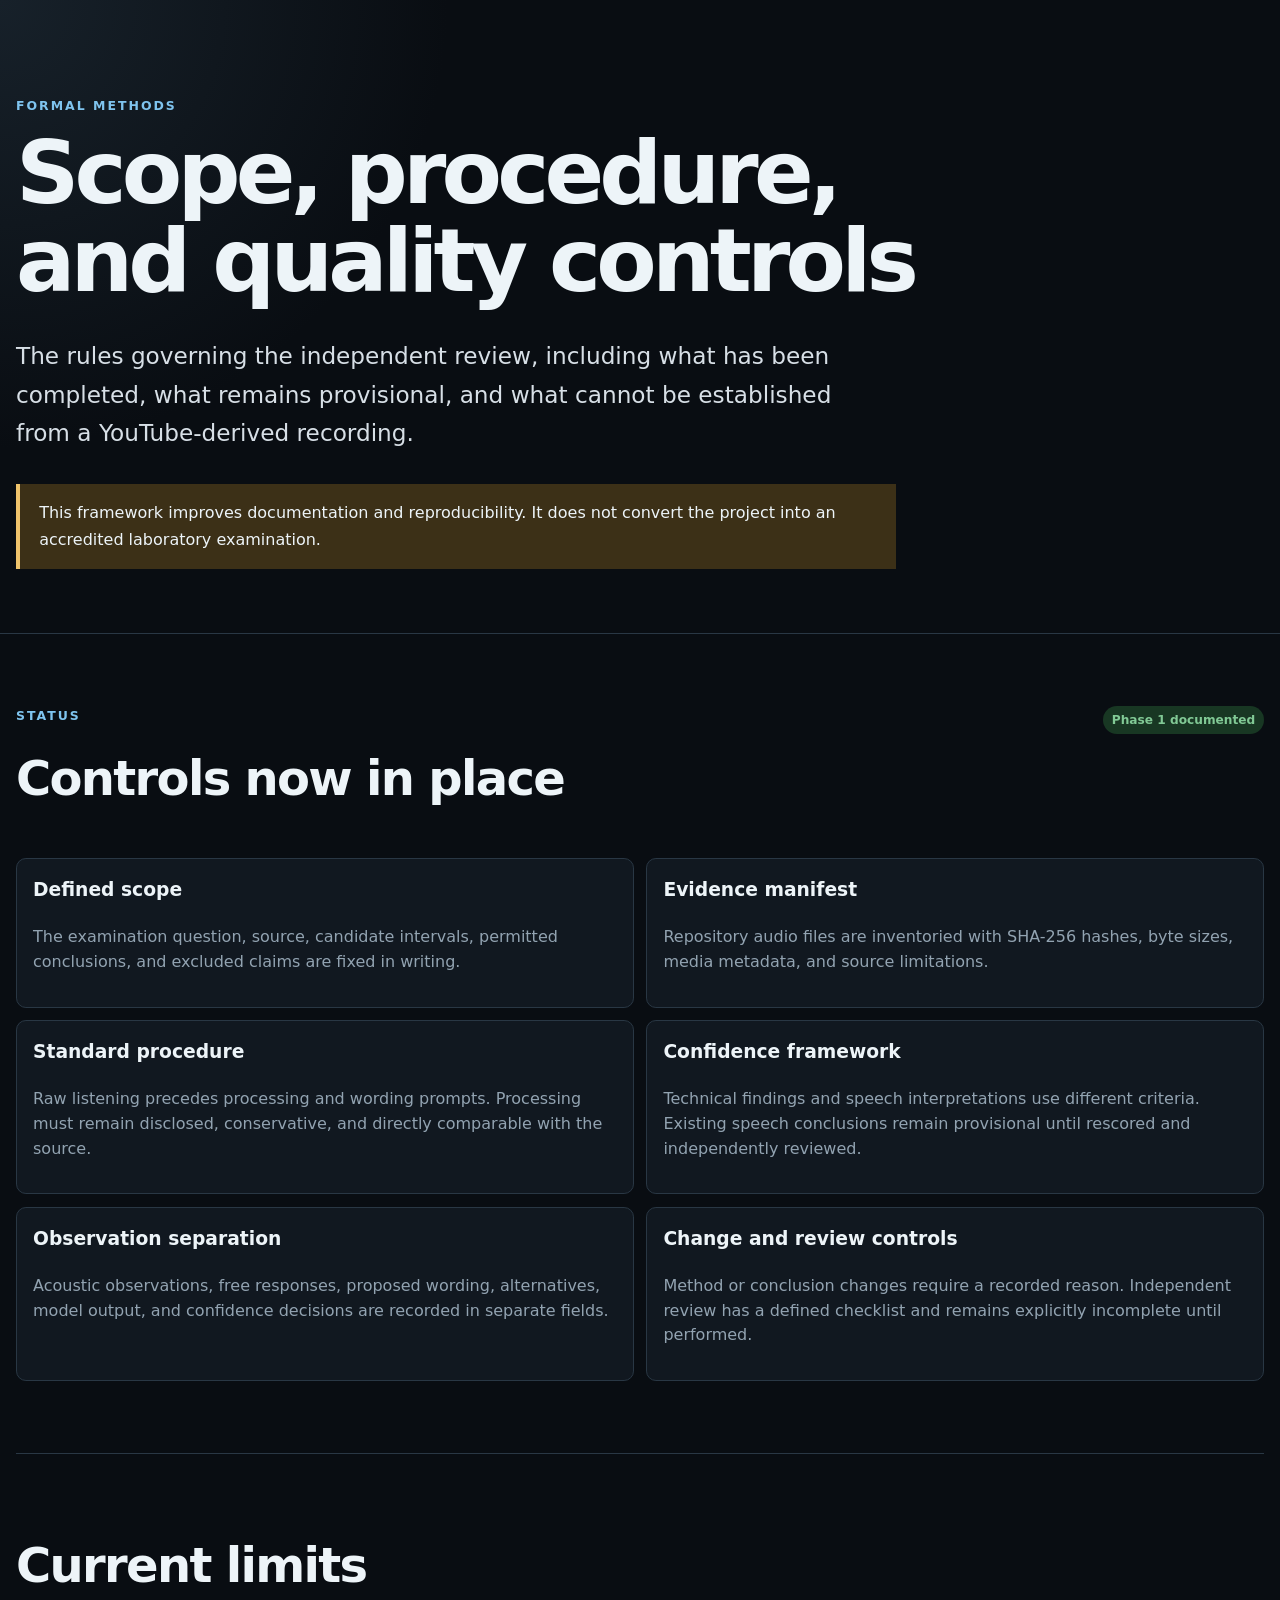
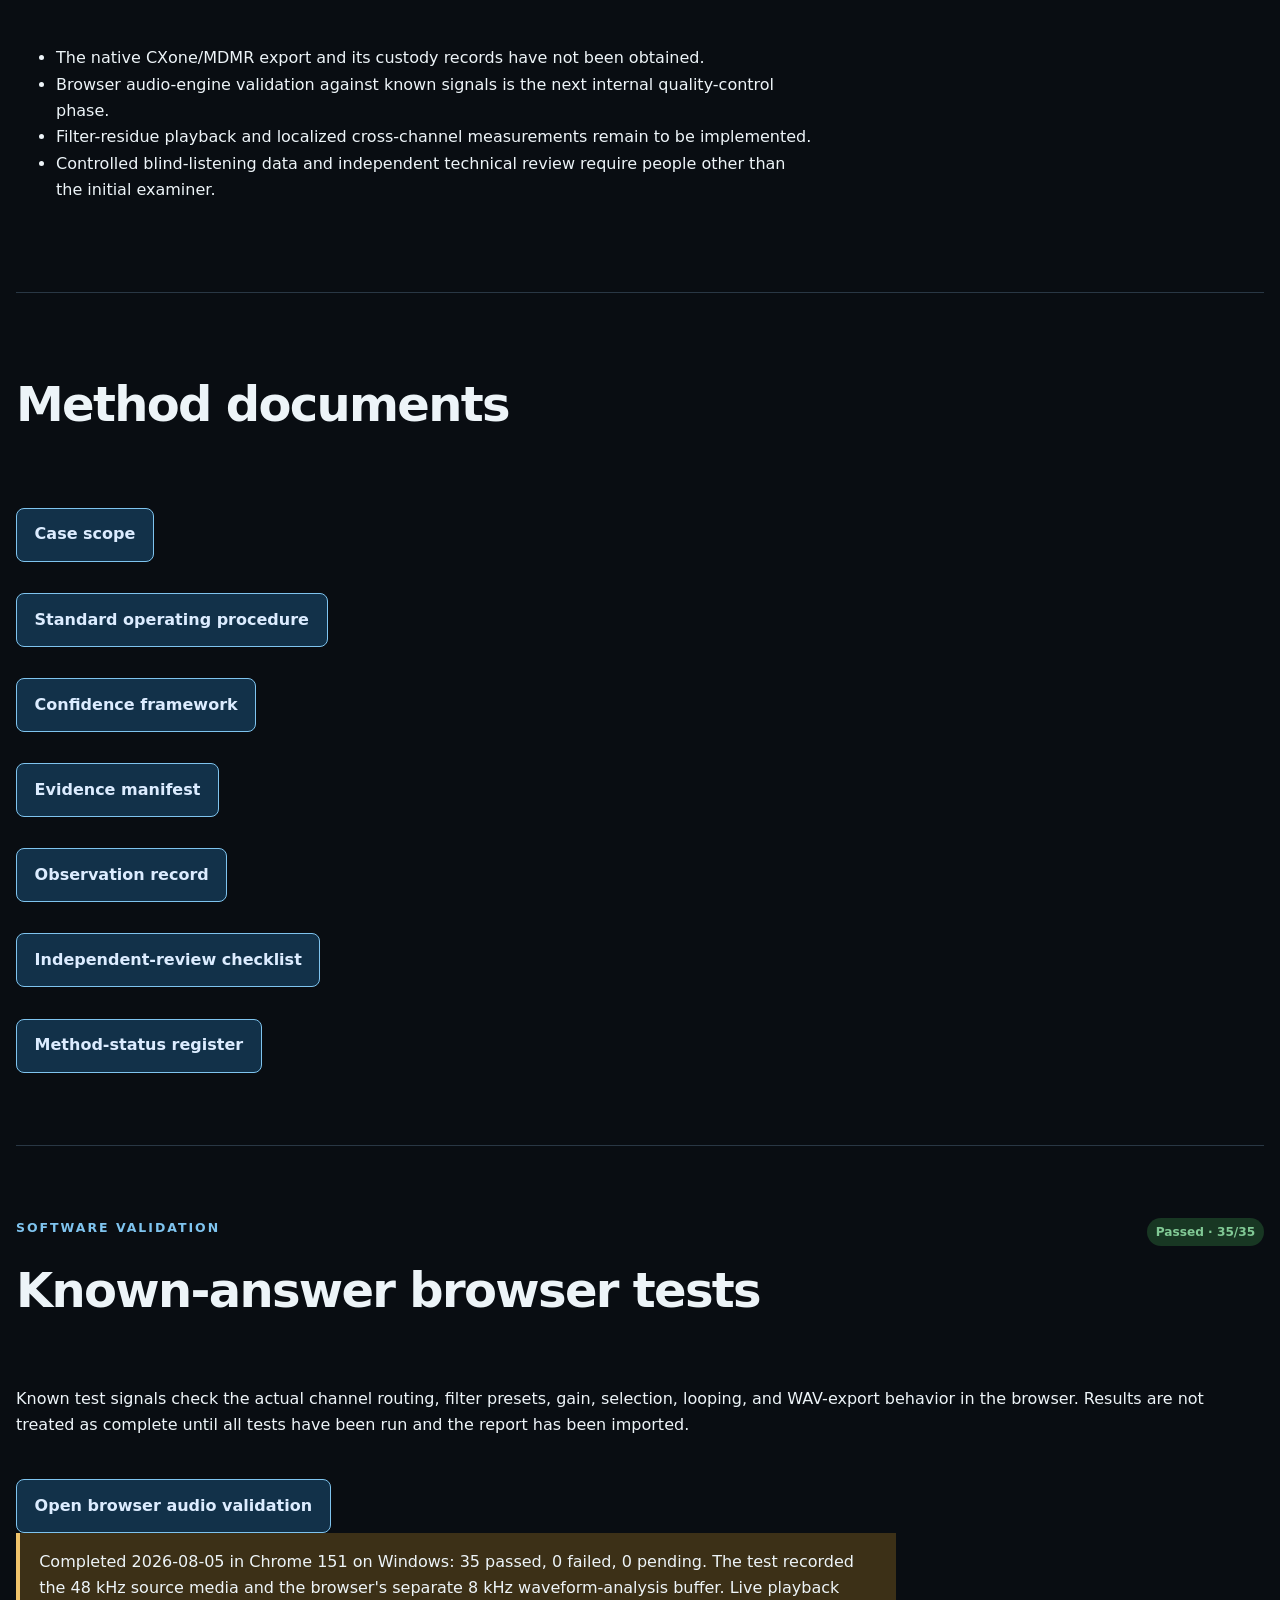
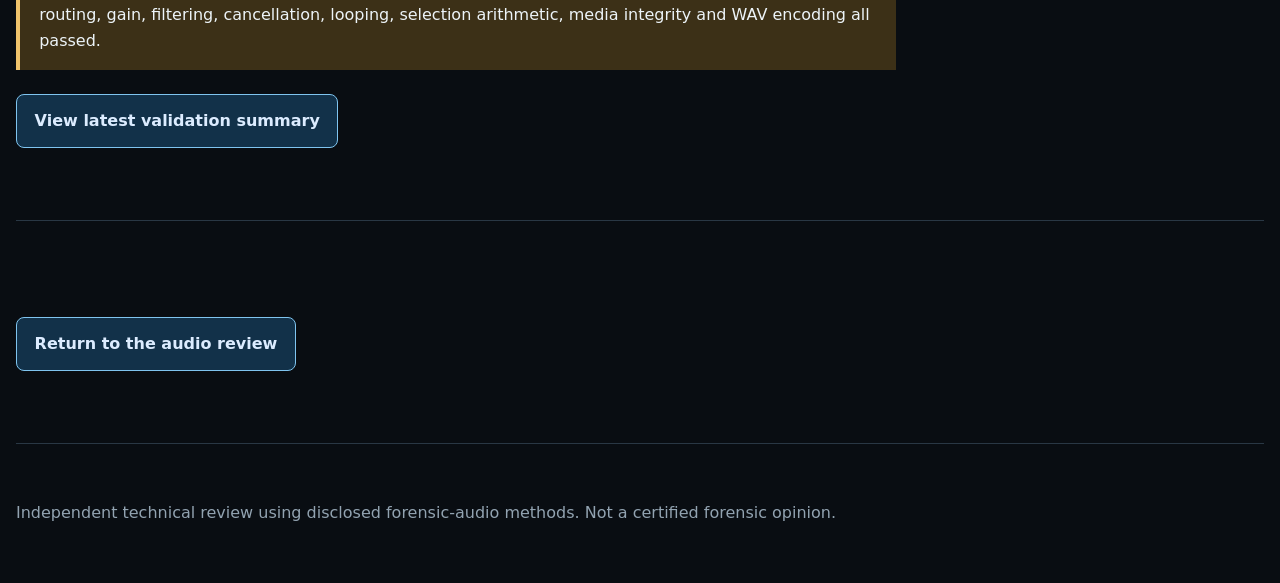
==== commit 8d3411d7: "Validate browser audio engine with known test signals" ====
--- a/methods.html
+++ b/methods.html
@@ -183,6 +183,45 @@
     </div>
 </section>
 
+
+<section class="container section">
+    <!-- browser-audio-validation-phase-2-v1 -->
+    <div class="section-heading">
+        <div>
+            <p class="eyebrow">Software validation</p>
+            <h2>Known-answer browser tests</h2>
+        </div>
+        <span class="status high">Passed · 35/35
+    </div>
+
+    <p>
+        Known test signals check the actual channel routing, filter presets,
+        gain, selection, looping, and WAV-export behavior in the browser.
+        Results are not treated as complete until all tests have been run and
+        the report has been imported.
+    </p>
+
+    <a class="primary-link" href="./validation.html">
+        Open browser audio validation
+    </a>
+    <!-- browser-audio-validation-completed-20260805 -->
+    <div class="notice">
+        Completed 2026-08-05 in Chrome 151 on Windows:
+        35 passed, 0 failed, 0 pending. The test recorded the
+        48 kHz source media and the browser's separate 8 kHz
+        waveform-analysis buffer. Live playback routing, gain,
+        filtering, cancellation, looping, selection arithmetic,
+        media integrity and WAV encoding all passed.
+    </div>
+
+    <a
+        class="primary-link"
+        href="./forensic-methods/validation-results/LATEST.md"
+    >
+        View latest validation summary
+    </a>
+</section>
+
 <section class="container section">
     <a class="primary-link" href="./">
         Return to the audio review
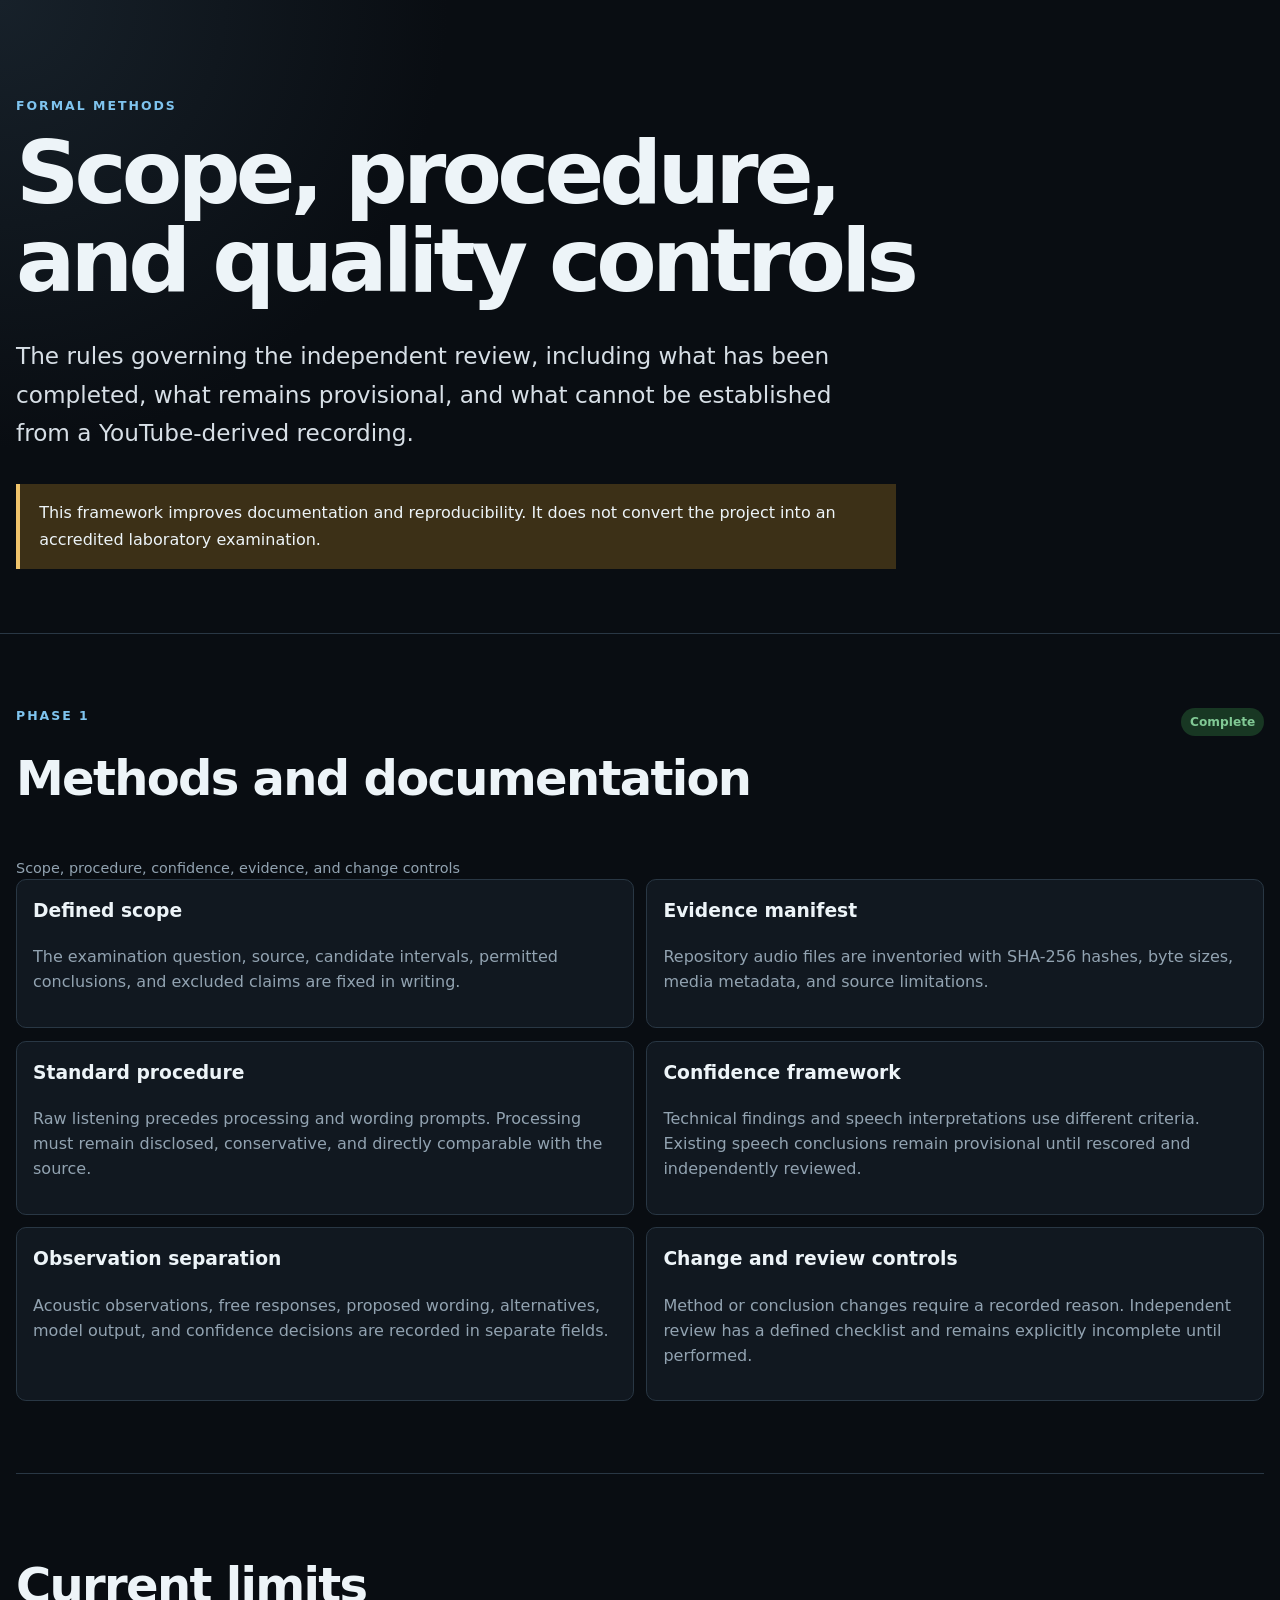
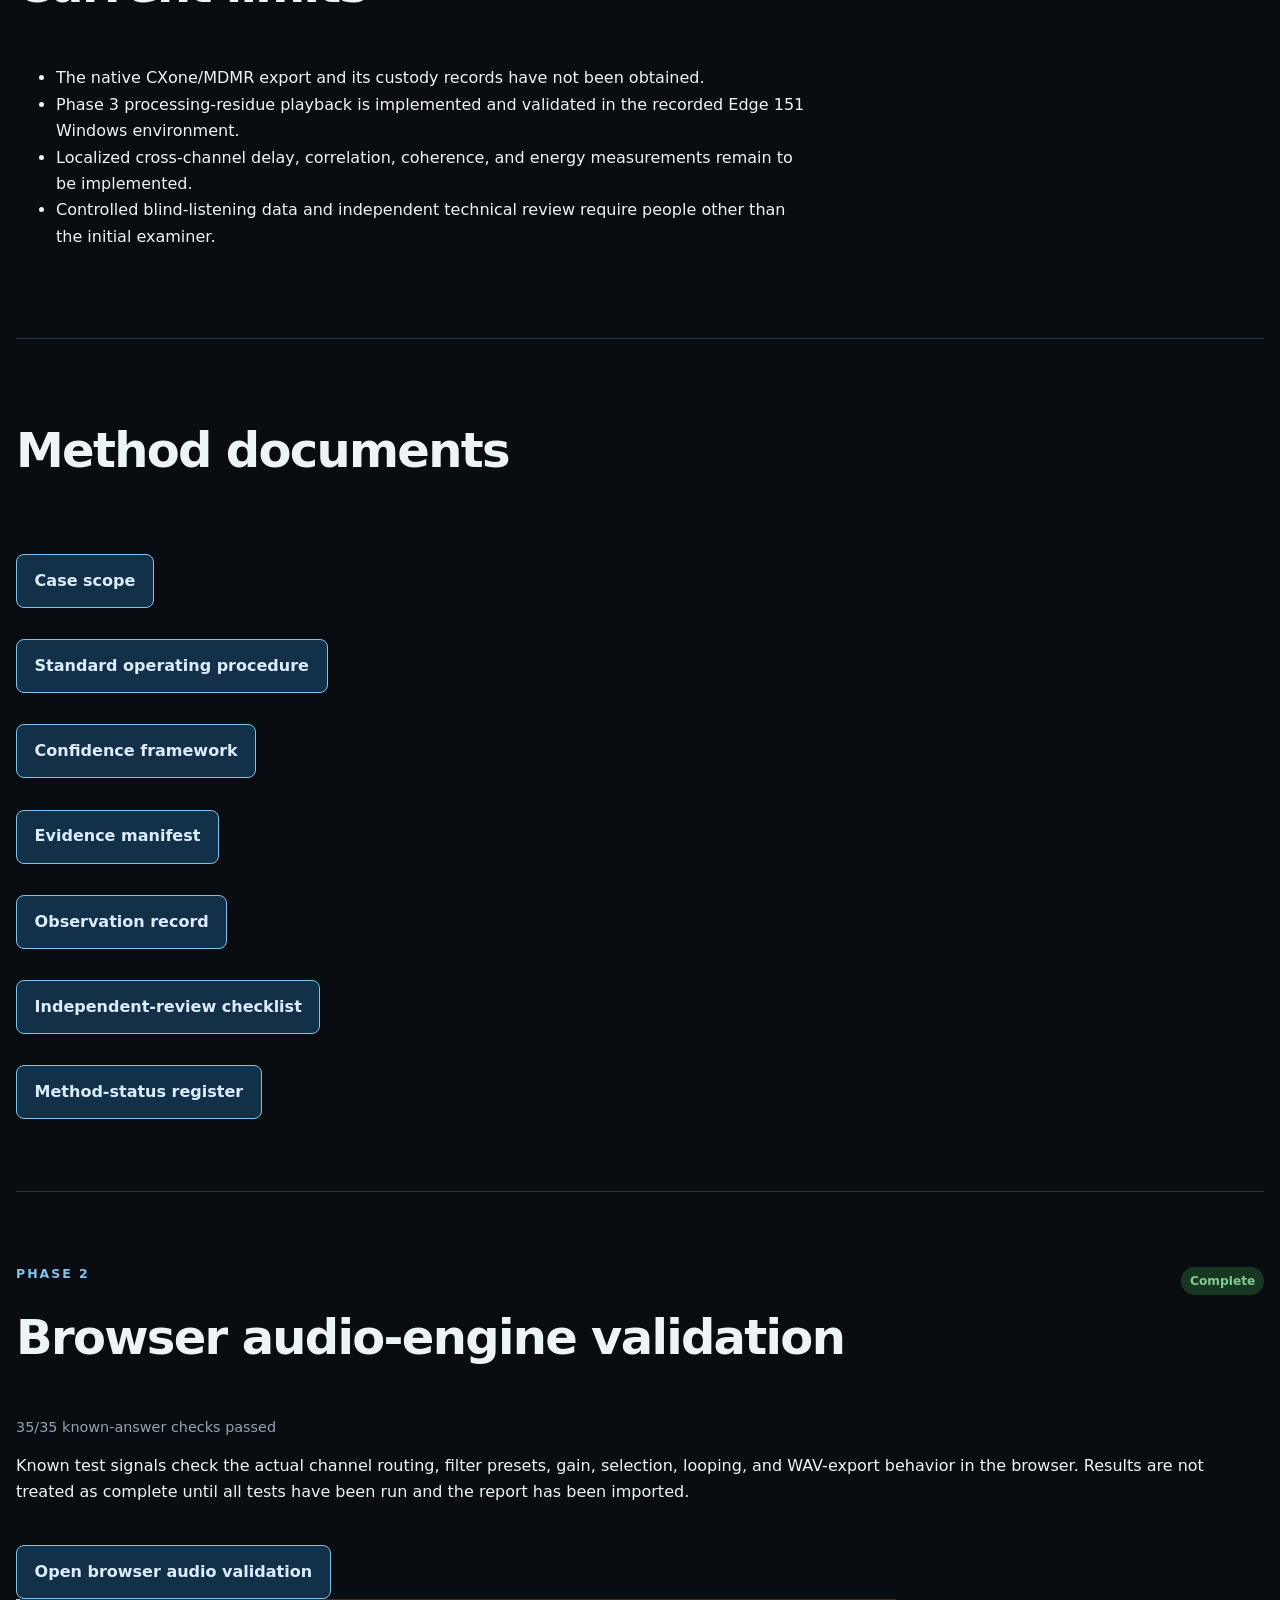
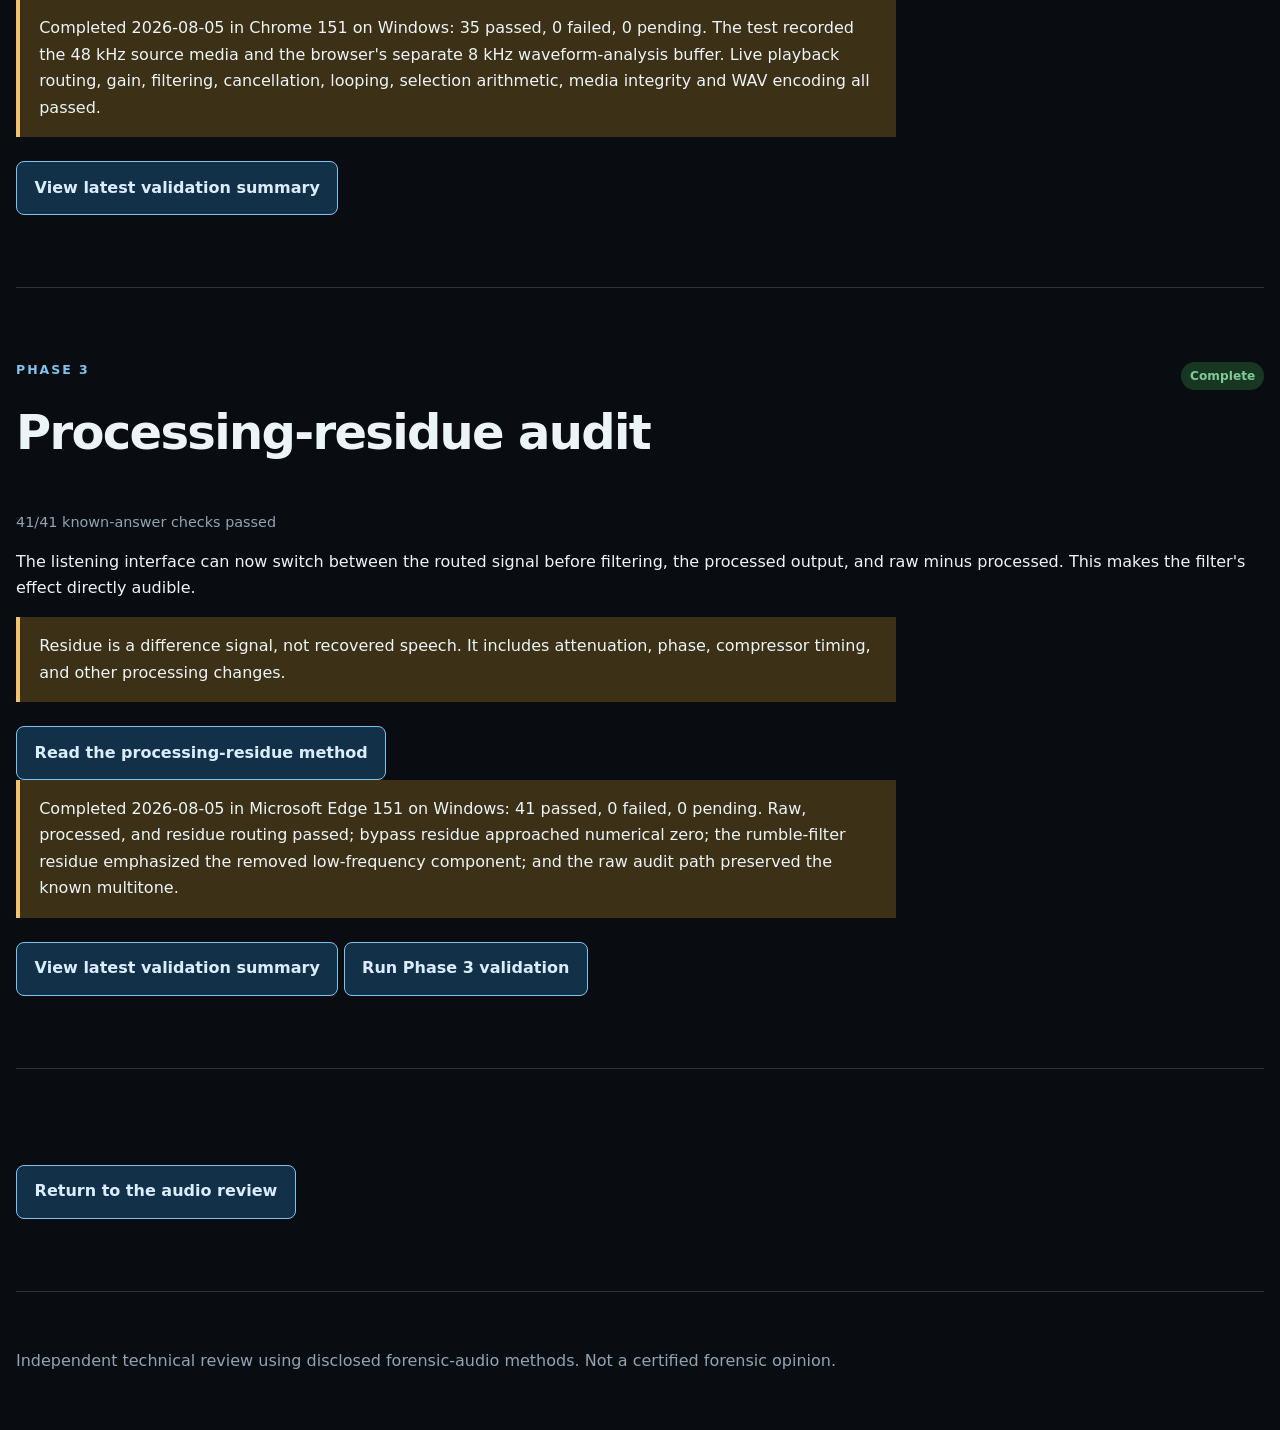
==== commit 5e9ed664: "Add validated processing residue audit" ====
--- a/methods.html
+++ b/methods.html
@@ -68,12 +68,16 @@
 
 <main>
 <section class="container section">
-    <div class="section-heading">
+    <!-- standardized-phase-indicator-v1 -->
+    <div class="section-heading phase-heading">
         <div>
-            <p class="eyebrow">Status</p>
-            <h2>Controls now in place</h2>
-        </div>
-        <span class="status high">Phase 1 documented</span>
+            <p class="eyebrow">Phase 1</p>
+            <h2>Methods and documentation</h2>
+            <p class="phase-validation-note">
+                Scope, procedure, confidence, evidence, and change controls
+            </p>
+        </div>
+        <span class="status high">Complete</span>
     </div>
 
     <div class="methods-grid">
@@ -137,16 +141,16 @@
 
     <ul class="limitations">
         <li>
-            The native CXone/MDMR export and its custody records have not been
-            obtained.
-        </li>
-        <li>
-            Browser audio-engine validation against known signals is the next
-            internal quality-control phase.
-        </li>
-        <li>
-            Filter-residue playback and localized cross-channel measurements
-            remain to be implemented.
+            The native CXone/MDMR export and its custody records have not
+            been obtained.
+        </li>
+        <li>
+            Phase 3 processing-residue playback is implemented and validated in
+            the recorded Edge 151 Windows environment.
+        </li>
+        <li>
+            Localized cross-channel delay, correlation, coherence, and
+            energy measurements remain to be implemented.
         </li>
         <li>
             Controlled blind-listening data and independent technical review
@@ -186,12 +190,15 @@
 
 <section class="container section">
     <!-- browser-audio-validation-phase-2-v1 -->
-    <div class="section-heading">
+    <div class="section-heading phase-heading">
         <div>
-            <p class="eyebrow">Software validation</p>
-            <h2>Known-answer browser tests</h2>
-        </div>
-        <span class="status high">Passed · 35/35
+            <p class="eyebrow">Phase 2</p>
+            <h2>Browser audio-engine validation</h2>
+            <p class="phase-validation-note">
+                35/35 known-answer checks passed
+            </p>
+        </div>
+        <span class="status high">Complete</span>
     </div>
 
     <p>
@@ -223,6 +230,56 @@
 </section>
 
 <section class="container section">
+    <!-- processing-residue-phase-3-v1 -->
+    <div class="section-heading phase-heading">
+        <div>
+            <p class="eyebrow">Phase 3</p>
+            <h2>Processing-residue audit</h2>
+            <p class="phase-validation-note">
+                41/41 known-answer checks passed
+            </p>
+        </div>
+        <span class="status high">Complete</span>
+    </div>
+
+    <p>
+        The listening interface can now switch between the routed signal
+        before filtering, the processed output, and raw minus processed.
+        This makes the filter's effect directly audible.
+    </p>
+
+    <div class="notice">
+        Residue is a difference signal, not recovered speech. It includes
+        attenuation, phase, compressor timing, and other processing changes.
+    </div>
+
+    <a
+        class="primary-link"
+        href="./forensic-methods/FILTER-RESIDUE-PLAYBACK.md"
+    >
+        Read the processing-residue method
+    </a>
+    <!-- processing-residue-completed-20260805 -->
+    <div class="notice">
+        Completed 2026-08-05 in Microsoft Edge 151 on Windows:
+        41 passed, 0 failed, 0 pending. Raw, processed, and residue
+        routing passed; bypass residue approached numerical zero; the
+        rumble-filter residue emphasized the removed low-frequency
+        component; and the raw audit path preserved the known multitone.
+    </div>
+
+    <a
+        class="primary-link"
+        href="./forensic-methods/validation-results/LATEST.md"
+    >
+        View latest validation summary
+    </a>
+    <a class="primary-link" href="./validation.html">
+        Run Phase 3 validation
+    </a>
+</section>
+
+<section class="container section">
     <a class="primary-link" href="./">
         Return to the audio review
     </a>
--- a/styles.css
+++ b/styles.css
@@ -2272,4 +2272,51 @@
 
 .hero-methods-link a:hover {
     text-decoration: underline;
+}
+/* processing-residue-audit-v1 */
+
+.processing-audit-panel {
+    margin-top: 1rem;
+}
+
+.processing-audit-grid {
+    display: grid;
+    grid-template-columns: minmax(15rem, 0.85fr) minmax(18rem, 1.4fr);
+    gap: 1rem;
+    align-items: end;
+}
+
+.processing-audit-shortcuts {
+    margin: 0;
+}
+
+.processing-audit-shortcuts button {
+    flex: 1 1 10rem;
+}
+
+@media (max-width: 760px) {
+    .processing-audit-grid {
+        grid-template-columns: 1fr;
+    }
+}
+/* standardized-phase-indicator-v1 */
+
+.phase-heading {
+    align-items: flex-start;
+}
+
+.phase-heading > div {
+    min-width: 0;
+}
+
+.phase-heading .status {
+    flex: 0 0 auto;
+    margin-top: 0.15rem;
+}
+
+.phase-validation-note {
+    margin: 0.35rem 0 0;
+    color: var(--muted);
+    font-size: 0.9rem;
+    line-height: 1.4;
 }
